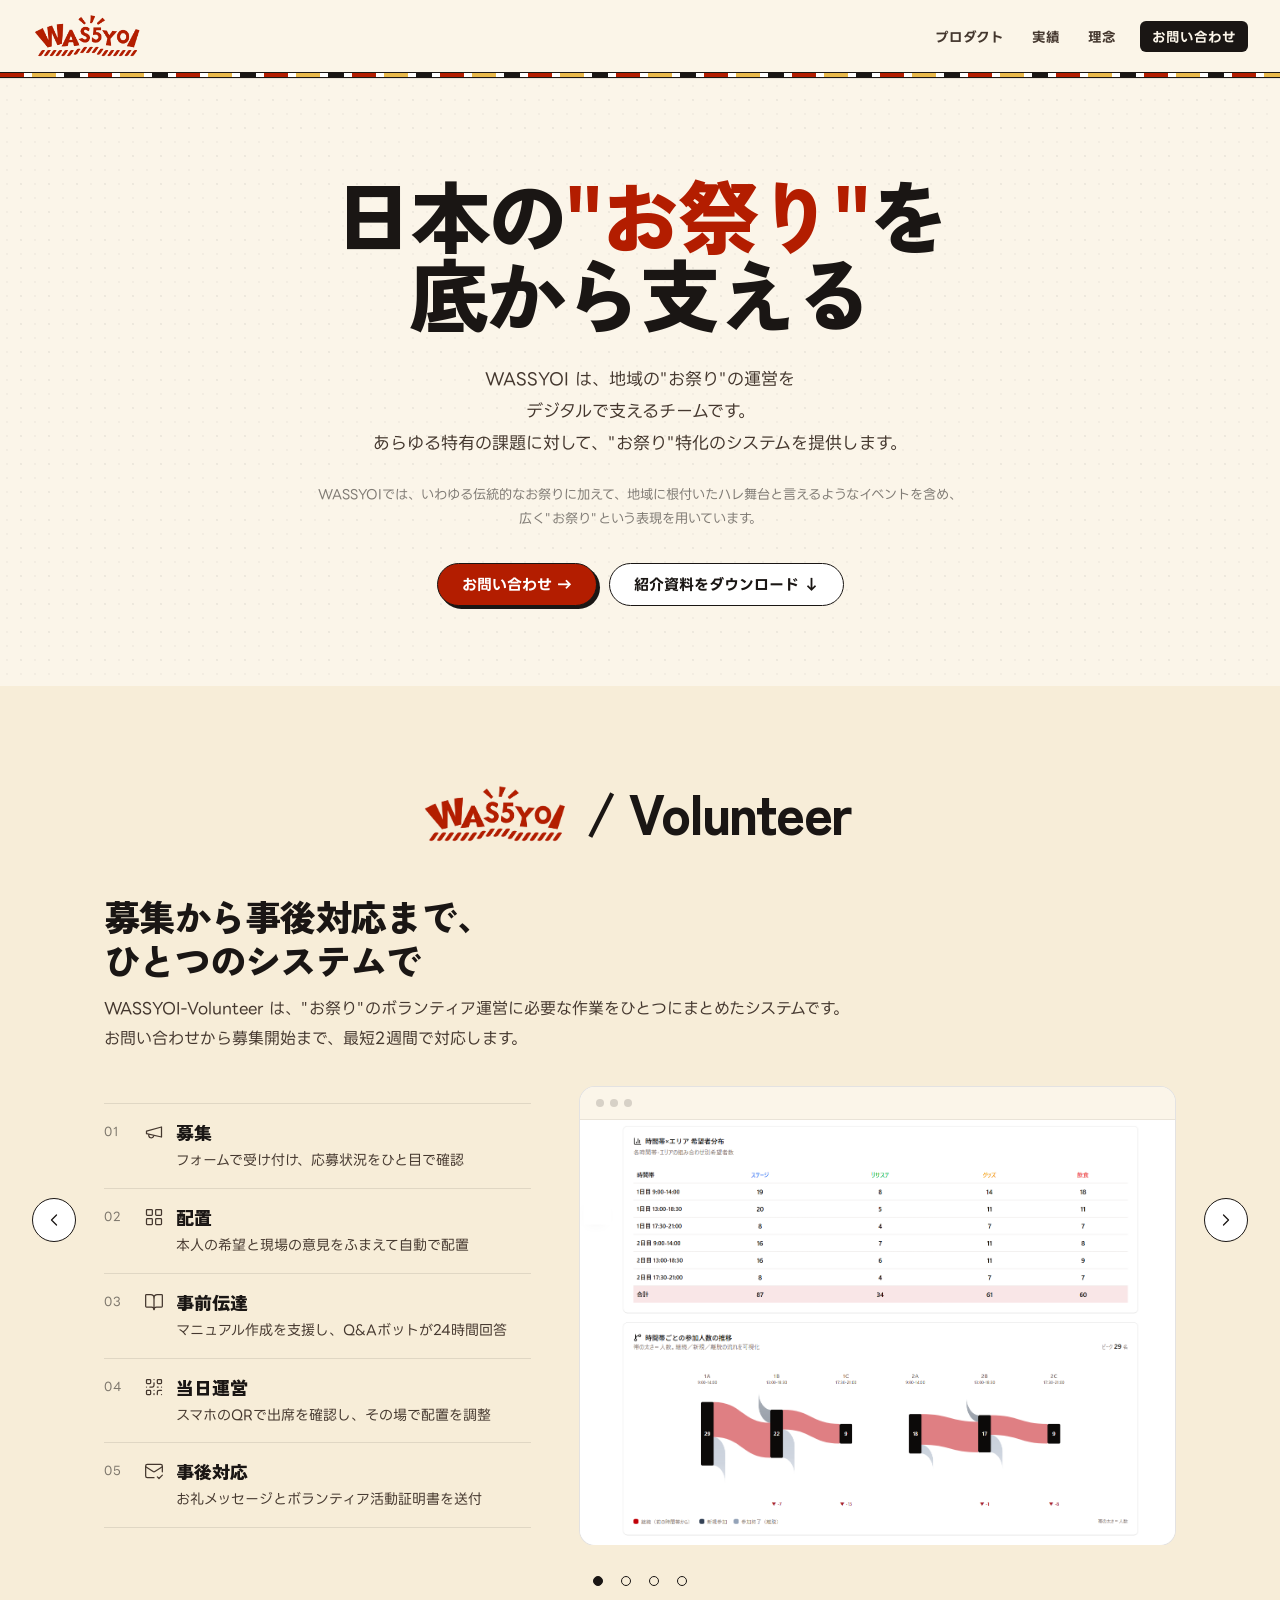
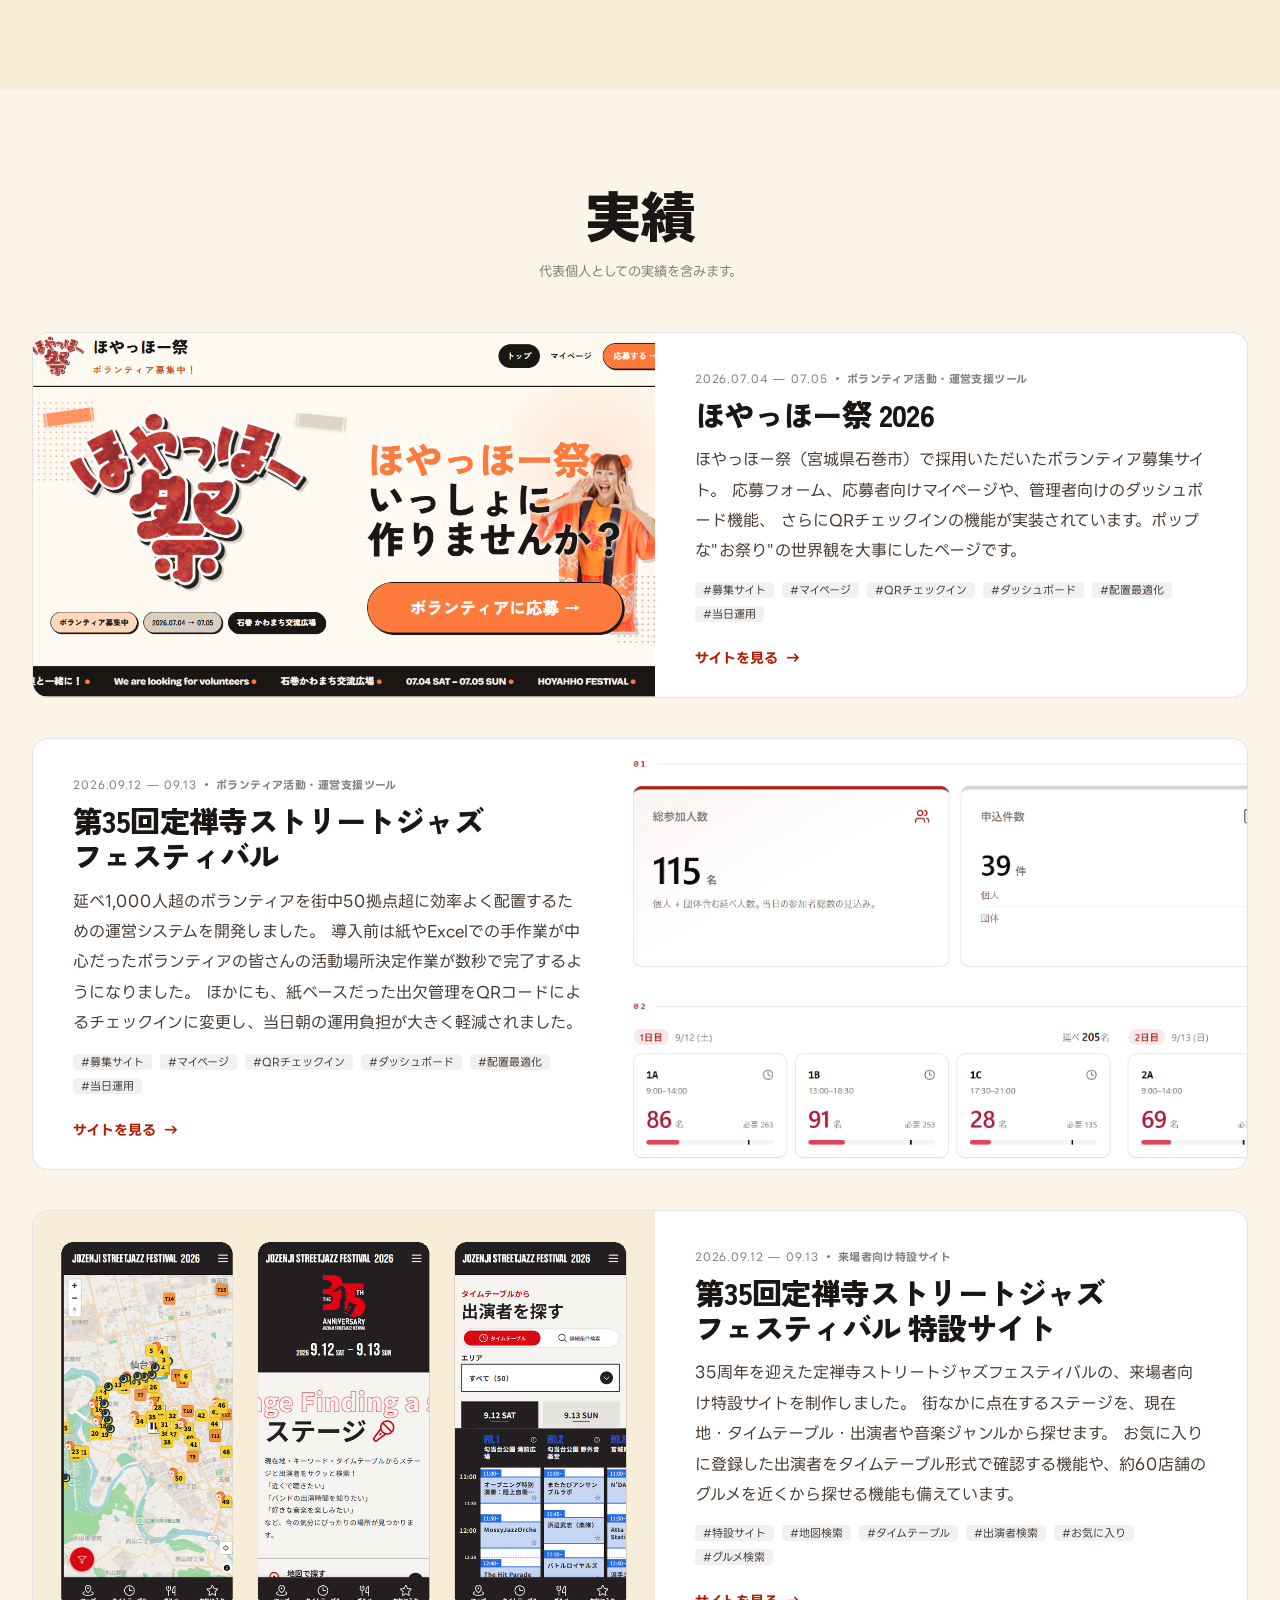
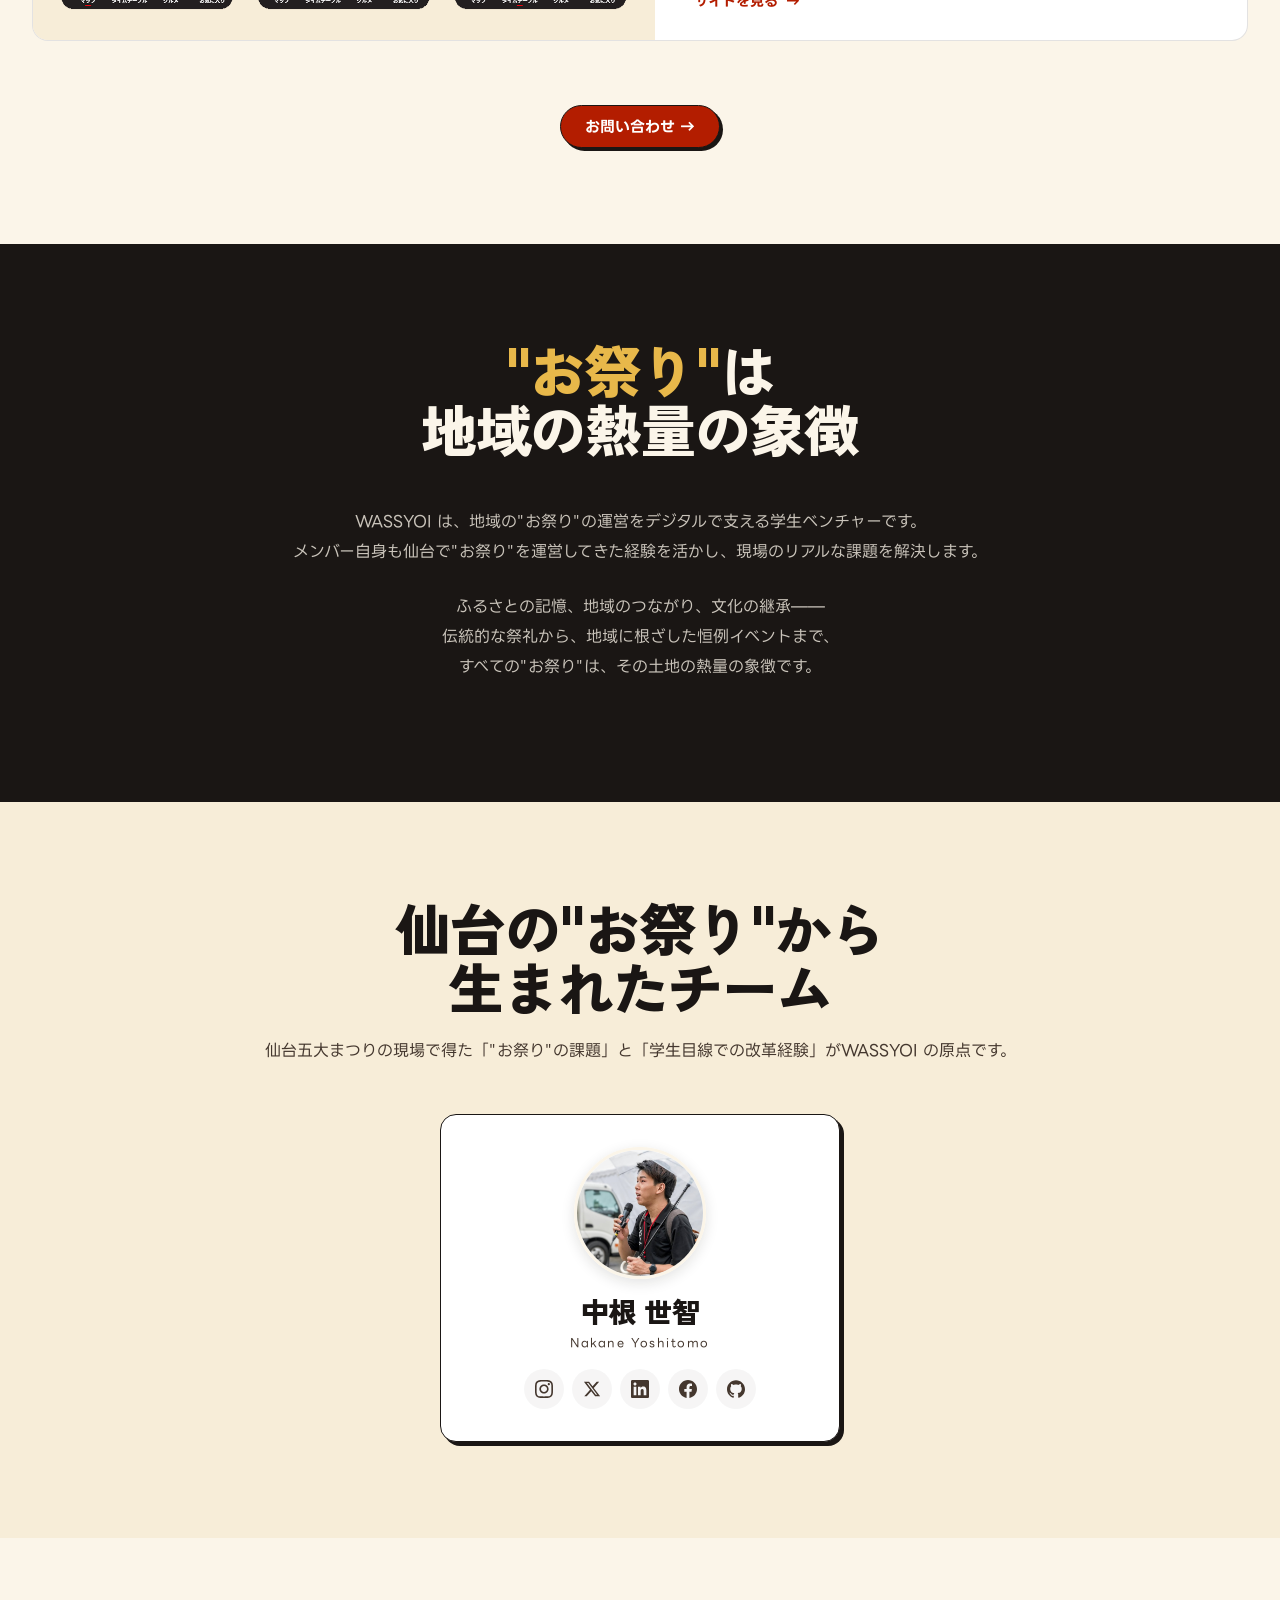
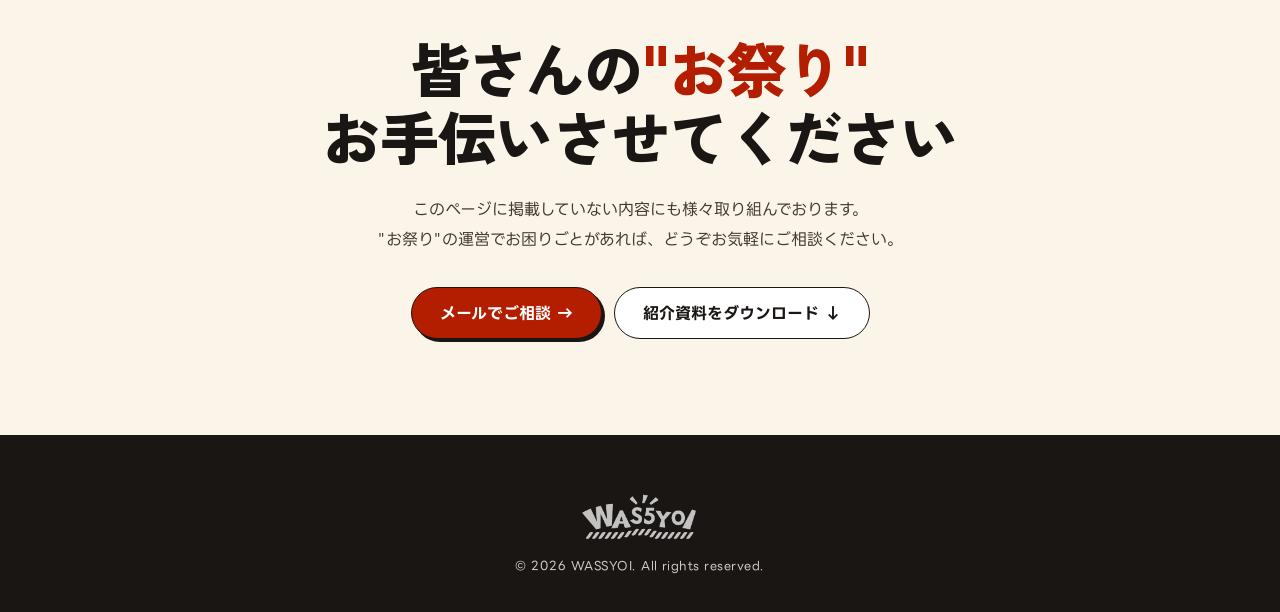
==== index.html @ 747fd9c2 "Redesign about page: product slider, 35th site case, unslop polish - Add product section as a loopin" ====
<!doctype html>
<html lang="ja">
<head>
<meta charset="utf-8">
<title>WASSYOI / Portfolio</title>
<meta name="viewport" content="width=device-width, initial-scale=1">
<meta name="description" content="仙台発のお祭りベンチャー。地域の&quot;お祭り&quot;運営を底から支えます">
<meta property="og:title" content="WASSYOI / Portfolio">
<meta property="og:description" content="仙台発のお祭りベンチャー。地域の&quot;お祭り&quot;運営を底から支えます">
<meta property="og:type" content="website">

<link rel="preconnect" href="https://fonts.googleapis.com">
<link rel="preconnect" href="https://fonts.gstatic.com" crossorigin>
<link href="https://fonts.googleapis.com/css2?family=LINE+Seed+JP:wght@400;700;900&family=Zen+Kaku+Gothic+New:wght@500;700;900&display=swap" rel="stylesheet">

<link rel="stylesheet" href="matsuri.css">
<link rel="stylesheet" href="portfolio.css">

<link rel="icon" type="image/svg+xml" href="assets/wassyoi-trex-black.svg">
</head>
<body class="matsuri-root font-mode-modern">

<!-- ===== Header ===== -->
<header class="wp-header">
  <div class="wp-header__inner">
    <a href="#" class="wp-logo" aria-label="WASSYOI ホーム">
      <img class="wp-logo__img" src="assets/wassyoi-logo.png" alt="WASSYOI">
    </a>
    <nav class="wp-nav" aria-label="Primary">
      <a href="#product">プロダクト</a>
      <a href="#cases">実績</a>
      <a href="#mission">理念</a>
      <a href="#contact" class="is-cta">お問い合わせ</a>
    </nav>
  </div>
  <div class="m-hachimaki" aria-hidden="true"></div>
</header>

<main>

  <!-- ===== Hero ===== -->
  <section class="wp-hero bg-paper">
    <div class="wp-hero__inner">
      <h1 class="wp-hero__title">
        日本の<span class="accent">"お祭り"</span>を<br>
        底から支える
      </h1>
      <p class="wp-hero__lede">
        WASSYOI は、地域の"お祭り"の運営を<br>
        デジタルで支えるチームです。<br>
        あらゆる特有の課題に対して、"お祭り"特化のシステムを提供します。
      </p>
      <p class="wp-hero__note">
        WASSYOIでは、いわゆる伝統的なお祭りに加えて、地域に根付いたハレ舞台と言えるようなイベントを含め、<br>
        広く"お祭り"という表現を用いています。
      </p>
      <div class="wp-hero__cta">
        <a href="mailto:wassyoi.fes@gmail.com?subject=%E3%81%8A%E5%95%8F%E3%81%84%E5%90%88%E3%82%8F%E3%81%9B" class="m-btn m-btn-primary">お問い合わせ →</a>
        <a href="assets/WASSYOI-Volunteer_%E7%B4%B9%E4%BB%8B%E8%B3%87%E6%96%99202605.pdf" download class="m-btn m-btn-ghost">紹介資料をダウンロード ↓</a>
      </div>
    </div>
  </section>

  <!-- ===== Product ===== -->
  <section id="product" class="wp-section wp-section--alt">
    <div class="wp-section__head">
      <h2 class="wp-section__title wp-ptitle">
        <span class="wp-sr">プロダクト</span>
        <span class="wp-ptitle__row" aria-hidden="true"><img class="wp-ptitle__logo" src="assets/wassyoi-logo.png" alt=""> / <span class="wp-ptitle__slot"><span class="wp-ptitle__strip"><span>Volunteer</span><span>Vendor</span><span>Gear</span><span>for you</span></span></span></span>
      </h2>
    </div>
    <div class="wp-slider" role="region" aria-roledescription="carousel" aria-label="プロダクト">
      <button class="wp-slider__btn wp-slider__btn--prev" type="button" aria-label="前のプロダクト" aria-controls="product-track">
        <svg viewBox="0 0 24 24" fill="none" stroke="currentColor" stroke-width="1.5" stroke-linecap="round" stroke-linejoin="round" aria-hidden="true"><path d="m15 18-6-6 6-6" /></svg>
      </button>
      <div class="wp-slider__track" id="product-track" tabindex="0">
      <article class="wp-pslide" role="group" aria-roledescription="slide" aria-label="1 / 4">
        <header class="wp-pslide__head">
          <p class="wp-sr">WASSYOI / Volunteer</p>
          <h3 class="wp-pslide__title">募集から事後対応まで、<br>ひとつのシステムで</h3>
          <p class="wp-pslide__desc">
            WASSYOI-Volunteer は、"お祭り"のボランティア運営に必要な作業をひとつにまとめたシステムです。<br>
            お問い合わせから募集開始まで、最短2週間で対応します。
          </p>
        </header>
        <div class="wp-product">
          <ol class="wp-steps">
            <li class="wp-step">
              <span class="wp-step__num">01</span>
              <svg class="wp-step__icon" viewBox="0 0 24 24" fill="none" stroke="currentColor" stroke-width="1.5" stroke-linecap="round" stroke-linejoin="round" aria-hidden="true"><path d="m3 11 18-5v12L3 14v-3z" /><path d="M11.6 16.8a3 3 0 1 1-5.8-1.6" /></svg>
              <div class="wp-step__body">
                <h4 class="wp-step__title">募集</h4>
                <p class="wp-step__desc">フォームで受け付け、応募状況をひと目で確認</p>
              </div>
            </li>
            <li class="wp-step">
              <span class="wp-step__num">02</span>
              <svg class="wp-step__icon" viewBox="0 0 24 24" fill="none" stroke="currentColor" stroke-width="1.5" stroke-linecap="round" stroke-linejoin="round" aria-hidden="true"><rect width="7" height="7" x="3" y="3" rx="1" /><rect width="7" height="7" x="14" y="3" rx="1" /><rect width="7" height="7" x="14" y="14" rx="1" /><rect width="7" height="7" x="3" y="14" rx="1" /></svg>
              <div class="wp-step__body">
                <h4 class="wp-step__title">配置</h4>
                <p class="wp-step__desc">本人の希望と現場の意見をふまえて自動で配置</p>
              </div>
            </li>
            <li class="wp-step">
              <span class="wp-step__num">03</span>
              <svg class="wp-step__icon" viewBox="0 0 24 24" fill="none" stroke="currentColor" stroke-width="1.5" stroke-linecap="round" stroke-linejoin="round" aria-hidden="true"><path d="M12 7v14" /><path d="M3 18a1 1 0 0 1-1-1V4a1 1 0 0 1 1-1h5a4 4 0 0 1 4 4 4 4 0 0 1 4-4h5a1 1 0 0 1 1 1v13a1 1 0 0 1-1 1h-6a3 3 0 0 0-3 3 3 3 0 0 0-3-3z" /></svg>
              <div class="wp-step__body">
                <h4 class="wp-step__title">事前伝達</h4>
                <p class="wp-step__desc">マニュアル作成を支援し、Q&amp;Aボットが24時間回答</p>
              </div>
            </li>
            <li class="wp-step">
              <span class="wp-step__num">04</span>
              <svg class="wp-step__icon" viewBox="0 0 24 24" fill="none" stroke="currentColor" stroke-width="1.5" stroke-linecap="round" stroke-linejoin="round" aria-hidden="true"><rect width="5" height="5" x="3" y="3" rx="1" /><rect width="5" height="5" x="16" y="3" rx="1" /><rect width="5" height="5" x="3" y="16" rx="1" /><path d="M21 16h-3a2 2 0 0 0-2 2v3" /><path d="M21 21v.01" /><path d="M12 7v3a2 2 0 0 1-2 2H7" /><path d="M3 12h.01" /><path d="M12 3h.01" /><path d="M12 16v.01" /><path d="M16 12h1" /><path d="M21 12v.01" /><path d="M12 21v-1" /></svg>
              <div class="wp-step__body">
                <h4 class="wp-step__title">当日運営</h4>
                <p class="wp-step__desc">スマホのQRで出席を確認し、その場で配置を調整</p>
              </div>
            </li>
            <li class="wp-step">
              <span class="wp-step__num">05</span>
              <svg class="wp-step__icon" viewBox="0 0 24 24" fill="none" stroke="currentColor" stroke-width="1.5" stroke-linecap="round" stroke-linejoin="round" aria-hidden="true"><path d="M22 13V6a2 2 0 0 0-2-2H4a2 2 0 0 0-2 2v12c0 1.1.9 2 2 2h8" /><path d="m22 7-8.97 5.7a1.94 1.94 0 0 1-2.06 0L2 7" /><path d="m16 19 2 2 4-4" /></svg>
              <div class="wp-step__body">
                <h4 class="wp-step__title">事後対応</h4>
                <p class="wp-step__desc">お礼メッセージとボランティア活動証明書を送付</p>
              </div>
            </li>
          </ol>
          <figure class="wp-product__shot">
            <div class="wp-product__bar" aria-hidden="true"><span></span><span></span><span></span></div>
            <img src="assets/jsf/product-dashboard.png" width="1425" height="1018" alt="WASSYOI-Volunteer の管理ダッシュボード。時間帯ごとの希望者分布と参加人数の推移" loading="lazy">
          </figure>
        </div>
      </article>
      <!-- TODO: Vendor の画面イメージ（準備中） -->
      <article class="wp-pslide" role="group" aria-roledescription="slide" aria-label="2 / 4">
        <header class="wp-pslide__head">
          <p class="wp-sr">WASSYOI / Vendor</p>
          <h3 class="wp-pslide__title">出店の申込から当日まで、<br>ひとつの台帳で</h3>
          <p class="wp-pslide__desc">WASSYOI-Vendor は、"お祭り"の出店者管理に必要な作業をひとつにまとめたシステムです。<br>申込書の回収や出店者への連絡にかかる事務局の手間を減らします。</p>
        </header>
        <div class="wp-product">
          <ol class="wp-steps">
            <li class="wp-step">
              <span class="wp-step__num">01</span>
              <svg class="wp-step__icon" viewBox="0 0 24 24" fill="none" stroke="currentColor" stroke-width="1.5" stroke-linecap="round" stroke-linejoin="round" aria-hidden="true"><rect width="8" height="4" x="8" y="2" rx="1" ry="1" /> <path d="M16 4h2a2 2 0 0 1 2 2v14a2 2 0 0 1-2 2H6a2 2 0 0 1-2-2V6a2 2 0 0 1 2-2h2" /> <path d="M12 11h4" /> <path d="M12 16h4" /> <path d="M8 11h.01" /> <path d="M8 16h.01" /></svg>
              <div class="wp-step__body">
                <h4 class="wp-step__title">申込</h4>
                <p class="wp-step__desc">申込フォームで受け付け、審査状況をひと目で確認</p>
              </div>
            </li>
            <li class="wp-step">
              <span class="wp-step__num">02</span>
              <svg class="wp-step__icon" viewBox="0 0 24 24" fill="none" stroke="currentColor" stroke-width="1.5" stroke-linecap="round" stroke-linejoin="round" aria-hidden="true"><path d="M19 7V4a1 1 0 0 0-1-1H5a2 2 0 0 0 0 4h15a1 1 0 0 1 1 1v4h-3a2 2 0 0 0 0 4h3a1 1 0 0 0 1-1v-2a1 1 0 0 0-1-1" /> <path d="M3 5v14a2 2 0 0 0 2 2h15a1 1 0 0 0 1-1v-4" /></svg>
              <div class="wp-step__body">
                <h4 class="wp-step__title">入金</h4>
                <p class="wp-step__desc">出店料の入金状況を一覧で管理</p>
              </div>
            </li>
            <li class="wp-step">
              <span class="wp-step__num">03</span>
              <svg class="wp-step__icon" viewBox="0 0 24 24" fill="none" stroke="currentColor" stroke-width="1.5" stroke-linecap="round" stroke-linejoin="round" aria-hidden="true"><path d="M14.106 5.553a2 2 0 0 0 1.788 0l3.659-1.83A1 1 0 0 1 21 4.619v12.764a1 1 0 0 1-.553.894l-4.553 2.277a2 2 0 0 1-1.788 0l-4.212-2.106a2 2 0 0 0-1.788 0l-3.659 1.83A1 1 0 0 1 3 19.381V6.618a1 1 0 0 1 .553-.894l4.553-2.277a2 2 0 0 1 1.788 0z" /> <path d="M15 5.764v15" /> <path d="M9 3.236v15" /></svg>
              <div class="wp-step__body">
                <h4 class="wp-step__title">区画</h4>
                <p class="wp-step__desc">会場図をもとに出店区画を割り当て</p>
              </div>
            </li>
            <li class="wp-step">
              <span class="wp-step__num">04</span>
              <svg class="wp-step__icon" viewBox="0 0 24 24" fill="none" stroke="currentColor" stroke-width="1.5" stroke-linecap="round" stroke-linejoin="round" aria-hidden="true"><path d="M14.536 21.686a.5.5 0 0 0 .937-.024l6.5-19a.496.496 0 0 0-.635-.635l-19 6.5a.5.5 0 0 0-.024.937l7.93 3.18a2 2 0 0 1 1.112 1.11z" /> <path d="m21.854 2.147-10.94 10.939" /></svg>
              <div class="wp-step__body">
                <h4 class="wp-step__title">連絡</h4>
                <p class="wp-step__desc">出店者全員への連絡を一斉に送信</p>
              </div>
            </li>
          </ol>
          <figure class="wp-product__shot wp-product__shot--empty">
            <div class="wp-product__bar" aria-hidden="true"><span></span><span></span><span></span></div>
            <div class="wp-product__empty">画面イメージは準備中です</div>
          </figure>
        </div>
      </article>
      <!-- TODO: Gear の画面イメージ（準備中） -->
      <article class="wp-pslide" role="group" aria-roledescription="slide" aria-label="3 / 4">
        <header class="wp-pslide__head">
          <p class="wp-sr">WASSYOI / Gear</p>
          <h3 class="wp-pslide__title">物資の準備から当日の配布まで、<br>ひとつの表で</h3>
          <p class="wp-pslide__desc">WASSYOI-Gear は、"お祭り"の運営に必要な物資の準備をまとめて管理するシステムです。<br>何をどこにいくつ頼んだかが一覧でわかり、発注の抜け漏れや当日の配り間違いを防ぎます。</p>
        </header>
        <div class="wp-product">
          <ol class="wp-steps">
            <li class="wp-step">
              <span class="wp-step__num">01</span>
              <svg class="wp-step__icon" viewBox="0 0 24 24" fill="none" stroke="currentColor" stroke-width="1.5" stroke-linecap="round" stroke-linejoin="round" aria-hidden="true"><path d="m3 17 2 2 4-4" /> <path d="m3 7 2 2 4-4" /> <path d="M13 6h8" /> <path d="M13 12h8" /> <path d="M13 18h8" /></svg>
              <div class="wp-step__body">
                <h4 class="wp-step__title">整理</h4>
                <p class="wp-step__desc">必要な物資と数量を一覧に整理</p>
              </div>
            </li>
            <li class="wp-step">
              <span class="wp-step__num">02</span>
              <svg class="wp-step__icon" viewBox="0 0 24 24" fill="none" stroke="currentColor" stroke-width="1.5" stroke-linecap="round" stroke-linejoin="round" aria-hidden="true"><path d="M14 18V6a2 2 0 0 0-2-2H4a2 2 0 0 0-2 2v11a1 1 0 0 0 1 1h2" /> <path d="M15 18H9" /> <path d="M19 18h2a1 1 0 0 0 1-1v-3.65a1 1 0 0 0-.22-.624l-3.48-4.35A1 1 0 0 0 17.52 8H14" /> <circle cx="17" cy="18" r="2" /> <circle cx="7" cy="18" r="2" /></svg>
              <div class="wp-step__body">
                <h4 class="wp-step__title">手配</h4>
                <p class="wp-step__desc">物資ごとに発注先と納期を管理</p>
              </div>
            </li>
            <li class="wp-step">
              <span class="wp-step__num">03</span>
              <svg class="wp-step__icon" viewBox="0 0 24 24" fill="none" stroke="currentColor" stroke-width="1.5" stroke-linecap="round" stroke-linejoin="round" aria-hidden="true"><circle cx="8" cy="21" r="1" /> <circle cx="19" cy="21" r="1" /> <path d="M2.05 2.05h2l2.66 12.42a2 2 0 0 0 2 1.58h9.78a2 2 0 0 0 1.95-1.57l1.65-7.43H5.12" /></svg>
              <div class="wp-step__body">
                <h4 class="wp-step__title">発注</h4>
                <p class="wp-step__desc">サービス内で発注まで一括で管理できる</p>
              </div>
            </li>
            <li class="wp-step">
              <span class="wp-step__num">04</span>
              <svg class="wp-step__icon" viewBox="0 0 24 24" fill="none" stroke="currentColor" stroke-width="1.5" stroke-linecap="round" stroke-linejoin="round" aria-hidden="true"><rect width="14" height="20" x="5" y="2" rx="2" ry="2" /> <path d="M12 18h.01" /></svg>
              <div class="wp-step__body">
                <h4 class="wp-step__title">当日</h4>
                <p class="wp-step__desc">当日の配布・貸し出しをスマホで記録できる</p>
              </div>
            </li>
          </ol>
          <figure class="wp-product__shot wp-product__shot--empty">
            <div class="wp-product__bar" aria-hidden="true"><span></span><span></span><span></span></div>
            <div class="wp-product__empty">画面イメージは準備中です</div>
          </figure>
        </div>
      </article>
      <article class="wp-pslide wp-pslide--cta" role="group" aria-roledescription="slide" aria-label="4 / 4">
        <header class="wp-pslide__head">
          <p class="wp-sr">WASSYOI / for you</p>
          <h3 class="wp-pslide__title">あなたの"お祭り"にあわせて、<br>個別にカスタマイズ</h3>
        </header>
        <a href="mailto:wassyoi.fes@gmail.com?subject=%E3%81%8A%E5%95%8F%E3%81%84%E5%90%88%E3%82%8F%E3%81%9B" class="m-btn m-btn-primary">お問い合わせ →</a>
      </article>
      </div>
      <button class="wp-slider__btn wp-slider__btn--next" type="button" aria-label="次のプロダクト" aria-controls="product-track">
        <svg viewBox="0 0 24 24" fill="none" stroke="currentColor" stroke-width="1.5" stroke-linecap="round" stroke-linejoin="round" aria-hidden="true"><path d="m9 18 6-6-6-6" /></svg>
      </button>
      <div class="wp-slider__dots">
        <button class="wp-slider__dot" type="button" aria-label="Volunteer を表示" aria-current="true"></button>
        <button class="wp-slider__dot" type="button" aria-label="Vendor を表示"></button>
        <button class="wp-slider__dot" type="button" aria-label="Gear を表示"></button>
        <button class="wp-slider__dot" type="button" aria-label="カスタマイズを表示"></button>
      </div>
    </div>
  </section>

  <!-- ===== Cases ===== -->
  <section id="cases" class="wp-section">
    <div class="wp-section__head">
      <h2 class="wp-section__title">実績</h2>
      <p class="wp-section__note">代表個人としての実績を含みます。</p>
    </div>
    <div class="wp-cases">

      <!-- Case 1: ほやっほー祭 -->
      <article class="wp-case" id="case-hoya">
        <a class="wp-case__cover" href="https://hoyahho-volunteer.vercel.app/" target="_blank" rel="noopener" aria-hidden="true" tabindex="-1">
          <img src="assets/hoya/cover-2026.png" alt="ほやっほー祭 2026 ボランティア募集サイト">
        </a>
        <div class="wp-case__body">
          <div class="wp-case__meta">
            <span>2026.07.04 — 07.05</span>
            <span class="dot"></span>
            <span class="wp-case__place">ボランティア活動・運営支援ツール</span>
          </div>
          <h3 class="wp-case__title">ほやっほー祭 2026</h3>
          <p class="wp-case__excerpt">
            ほやっほー祭（宮城県石巻市）で採用いただいたボランティア募集サイト。
            応募フォーム、応募者向けマイページや、管理者向けのダッシュボード機能、
            さらにQRチェックインの機能が実装されています。ポップな"お祭り"の世界観を大事にしたページです。
          </p>
          <div class="wp-case__tags">
            <span class="wp-case__tag">#募集サイト</span>
            <span class="wp-case__tag">#マイページ</span>
            <span class="wp-case__tag">#QRチェックイン</span>
            <span class="wp-case__tag">#ダッシュボード</span>
            <span class="wp-case__tag">#配置最適化</span>
            <span class="wp-case__tag">#当日運用</span>
          </div>
          <a class="wp-case__cta" href="https://hoyahho-volunteer.vercel.app/" target="_blank" rel="noopener">
            サイトを見る <span class="arrow">→</span>
          </a>
        </div>
      </article>

      <!-- Case 2: 定禅寺ジャズフェス -->
      <article class="wp-case wp-case--reverse" id="case-jsf">
        <a class="wp-case__cover" href="https://jsf-volunteer2026.vercel.app/" target="_blank" rel="noopener" aria-hidden="true" tabindex="-1">
          <img src="assets/jsf/cover-2026.png" alt="定禅寺ストリートジャズフェスティバル 2026 ボランティア管理ダッシュボード">
        </a>
        <div class="wp-case__body">
          <div class="wp-case__meta">
            <span>2026.09.12 — 09.13</span>
            <span class="dot"></span>
            <span class="wp-case__place">ボランティア活動・運営支援ツール</span>
          </div>
          <h3 class="wp-case__title">第35回定禅寺ストリートジャズ<br>フェスティバル</h3>
          <p class="wp-case__excerpt">
            延べ1,000人超のボランティアを街中50拠点超に効率よく配置するための運営システムを開発しました。
            導入前は紙やExcelでの手作業が中心だったボランティアの皆さんの活動場所決定作業が数秒で完了するようになりました。
            ほかにも、紙ベースだった出欠管理をQRコードによるチェックインに変更し、当日朝の運用負担が大きく軽減されました。
          </p>
          <div class="wp-case__tags">
            <span class="wp-case__tag">#募集サイト</span>
            <span class="wp-case__tag">#マイページ</span>
            <span class="wp-case__tag">#QRチェックイン</span>
            <span class="wp-case__tag">#ダッシュボード</span>
            <span class="wp-case__tag">#配置最適化</span>
            <span class="wp-case__tag">#当日運用</span>
          </div>
          <a class="wp-case__cta" href="https://jsf-volunteer2026.vercel.app/" target="_blank" rel="noopener">
            サイトを見る <span class="arrow">→</span>
          </a>
        </div>
      </article>

      <!-- Case 3: 定禅寺ジャズフェス 35周年特設サイト -->
      <article class="wp-case" id="case-jsf35">
        <a class="wp-case__cover" href="https://www.j-streetjazz.com/event/35th/" target="_blank" rel="noopener" aria-hidden="true" tabindex="-1">
          <img src="assets/jsf/cover-35th-lp.png" alt="第35回定禅寺ストリートジャズフェスティバル 特設サイト">
        </a>
        <div class="wp-case__body">
          <div class="wp-case__meta">
            <span>2026.09.12 — 09.13</span>
            <span class="dot"></span>
            <span class="wp-case__place">来場者向け特設サイト</span>
          </div>
          <h3 class="wp-case__title">第35回定禅寺ストリートジャズ<br>フェスティバル 特設サイト</h3>
          <p class="wp-case__excerpt">
            35周年を迎えた定禅寺ストリートジャズフェスティバルの、来場者向け特設サイトを制作しました。
            街なかに点在するステージを、現在地・タイムテーブル・出演者や音楽ジャンルから探せます。
            お気に入りに登録した出演者をタイムテーブル形式で確認する機能や、約60店舗のグルメを近くから探せる機能も備えています。
          </p>
          <div class="wp-case__tags">
            <span class="wp-case__tag">#特設サイト</span>
            <span class="wp-case__tag">#地図検索</span>
            <span class="wp-case__tag">#タイムテーブル</span>
            <span class="wp-case__tag">#出演者検索</span>
            <span class="wp-case__tag">#お気に入り</span>
            <span class="wp-case__tag">#グルメ検索</span>
          </div>
          <a class="wp-case__cta" href="https://www.j-streetjazz.com/event/35th/" target="_blank" rel="noopener">
            サイトを見る <span class="arrow">→</span>
          </a>
        </div>
      </article>

    </div>
    <div class="wp-cases__cta">
      <a href="mailto:wassyoi.fes@gmail.com?subject=%E3%81%8A%E5%95%8F%E3%81%84%E5%90%88%E3%82%8F%E3%81%9B" class="m-btn m-btn-primary">お問い合わせ →</a>
    </div>
  </section>

  <!-- ===== Concept (ink) ===== -->
  <section id="mission" class="wp-section wp-section--ink">
    <div class="wp-section__head">
      <h2 class="wp-section__title"><span class="accent">"お祭り"</span>は<br>地域の熱量の象徴</h2>
    </div>
    <div class="wp-concept">
      <div class="wp-concept__body">
        <p>
          WASSYOI は、地域の"お祭り"の運営をデジタルで支える学生ベンチャーです。<br>
          メンバー自身も仙台で"お祭り"を運営してきた経験を活かし、現場のリアルな課題を解決します。
        </p>
        <p>
          ふるさとの記憶、地域のつながり、文化の継承——<br>
          伝統的な祭礼から、地域に根ざした恒例イベントまで、<br>
          すべての"お祭り"は、その土地の熱量の象徴です。
        </p>
      </div>
    </div>
  </section>

  <!-- ===== About ===== -->
  <section id="about" class="wp-section wp-section--alt">
    <div class="wp-section__head">
      <h2 class="wp-section__title">仙台の"お祭り"から<br>生まれたチーム</h2>
      <p class="wp-section__lede">
        仙台五大まつりの現場で得た「"お祭り"の課題」と「学生目線での改革経験」がWASSYOI の原点です。
      </p>
    </div>
    <div class="wp-founders">
      <article class="wp-founder">
        <div class="wp-founder__avatar">
          <img src="assets/team/nakane.jpg" alt="中根 世智">
        </div>
        <a class="wp-founder__name" href="ynakane/">中根 世智</a>
        <div class="wp-founder__name-en">Nakane Yoshitomo</div>
        <ul class="wp-founder__socials" aria-label="中根世智 SNS リンク">
          <li>
            <a href="https://www.instagram.com/ynakane_wassyoi" target="_blank" rel="noopener" aria-label="Instagram">
              <svg viewBox="0 0 24 24" aria-hidden="true" focusable="false">
                <path d="M12 2.163c3.204 0 3.584.012 4.85.07 3.252.148 4.771 1.691 4.919 4.919.058 1.265.069 1.645.069 4.849 0 3.205-.012 3.584-.069 4.849-.149 3.225-1.664 4.771-4.919 4.919-1.266.058-1.644.07-4.85.07-3.204 0-3.584-.012-4.849-.07-3.26-.149-4.771-1.699-4.919-4.92-.058-1.265-.07-1.644-.07-4.849 0-3.204.013-3.583.07-4.849.149-3.227 1.664-4.771 4.919-4.919 1.266-.057 1.645-.069 4.849-.069zm0-2.163c-3.259 0-3.667.014-4.947.072-4.358.2-6.78 2.618-6.98 6.98-.059 1.281-.073 1.689-.073 4.948 0 3.259.014 3.668.072 4.948.2 4.358 2.618 6.78 6.98 6.98 1.281.058 1.689.072 4.948.072 3.259 0 3.668-.014 4.948-.072 4.354-.2 6.782-2.618 6.979-6.98.059-1.28.073-1.689.073-4.948 0-3.259-.014-3.667-.072-4.947-.196-4.354-2.617-6.78-6.979-6.98-1.281-.059-1.69-.073-4.949-.073zm0 5.838c-3.403 0-6.162 2.759-6.162 6.162s2.759 6.163 6.162 6.163 6.162-2.759 6.162-6.163c0-3.403-2.759-6.162-6.162-6.162zm0 10.162c-2.209 0-4-1.79-4-4 0-2.209 1.791-4 4-4s4 1.791 4 4c0 2.21-1.791 4-4 4zm6.406-11.845c-.796 0-1.441.645-1.441 1.44s.645 1.44 1.441 1.44c.795 0 1.439-.645 1.439-1.44s-.644-1.44-1.439-1.44z"/>
              </svg>
            </a>
          </li>
          <li>
            <a href="https://x.com/ynakane_wassyoi" target="_blank" rel="noopener" aria-label="X (Twitter)">
              <svg viewBox="0 0 24 24" aria-hidden="true" focusable="false">
                <path d="M18.244 2.25h3.308l-7.227 8.26 8.502 11.24H16.17l-5.214-6.817L4.99 21.75H1.68l7.73-8.835L1.254 2.25H8.08l4.713 6.231 5.45-6.231zm-1.161 17.52h1.833L7.084 4.126H5.117l11.966 15.644z"/>
              </svg>
            </a>
          </li>
          <li>
            <a href="https://www.linkedin.com/in/yoshitomo-nakane-5741b6293" target="_blank" rel="noopener" aria-label="LinkedIn">
              <svg viewBox="0 0 24 24" aria-hidden="true" focusable="false">
                <path d="M20.447 20.452h-3.554v-5.569c0-1.328-.027-3.037-1.852-3.037-1.853 0-2.136 1.445-2.136 2.939v5.667H9.351V9h3.414v1.561h.046c.477-.9 1.637-1.85 3.37-1.85 3.601 0 4.267 2.37 4.267 5.455v6.286zM5.337 7.433c-1.144 0-2.063-.926-2.063-2.065 0-1.138.92-2.063 2.063-2.063 1.14 0 2.064.925 2.064 2.063 0 1.139-.925 2.065-2.064 2.065zm1.782 13.019H3.555V9h3.564v11.452zM22.225 0H1.771C.792 0 0 .774 0 1.729v20.542C0 23.227.792 24 1.771 24h20.451C23.2 24 24 23.227 24 22.271V1.729C24 .774 23.2 0 22.222 0h.003z"/>
              </svg>
            </a>
          </li>
          <li>
            <a href="https://www.facebook.com/share/1KwECC7auL/" target="_blank" rel="noopener" aria-label="Facebook">
              <svg viewBox="0 0 24 24" aria-hidden="true" focusable="false">
                <path d="M24 12.073c0-6.627-5.373-12-12-12s-12 5.373-12 12c0 5.99 4.388 10.954 10.125 11.854v-8.385H7.078v-3.47h3.047V9.43c0-3.007 1.792-4.669 4.533-4.669 1.312 0 2.686.235 2.686.235v2.953H15.83c-1.491 0-1.956.925-1.956 1.874v2.25h3.328l-.532 3.47h-2.796v8.385C19.612 23.027 24 18.062 24 12.073z"/>
              </svg>
            </a>
          </li>
          <li>
            <a href="https://github.com/chifukomu" target="_blank" rel="noopener" aria-label="GitHub">
              <svg viewBox="0 0 24 24" aria-hidden="true" focusable="false">
                <path d="M12 .297c-6.63 0-12 5.373-12 12 0 5.303 3.438 9.8 8.205 11.385.6.113.82-.258.82-.577 0-.285-.01-1.04-.015-2.04-3.338.724-4.042-1.61-4.042-1.61C4.422 18.07 3.633 17.7 3.633 17.7c-1.087-.744.084-.729.084-.729 1.205.084 1.838 1.236 1.838 1.236 1.07 1.835 2.809 1.305 3.495.998.108-.776.417-1.305.76-1.605-2.665-.3-5.466-1.332-5.466-5.93 0-1.31.465-2.38 1.235-3.22-.135-.303-.54-1.523.105-3.176 0 0 1.005-.322 3.3 1.23.96-.267 1.98-.399 3-.405 1.02.006 2.04.138 3 .405 2.28-1.552 3.285-1.23 3.285-1.23.645 1.653.24 2.873.12 3.176.765.84 1.23 1.91 1.23 3.22 0 4.61-2.805 5.625-5.475 5.92.42.36.81 1.096.81 2.22 0 1.606-.015 2.896-.015 3.286 0 .315.21.69.825.57C20.565 22.092 24 17.592 24 12.297c0-6.627-5.373-12-12-12z"/>
              </svg>
            </a>
          </li>
        </ul>
      </article>
    </div>
  </section>

  <!-- ===== Contact ===== -->
  <section id="contact" class="wp-contact">
    <div class="wp-wrap--narrow">
      <h2 class="wp-contact__title">
        皆さんの<span class="accent">"お祭り"</span><br>
        お手伝いさせてください
      </h2>
      <p class="wp-contact__lede">
        このページに掲載していない内容にも様々取り組んでおります。<br>
        "お祭り"の運営でお困りごとがあれば、どうぞお気軽にご相談ください。
      </p>
      <div class="wp-contact__cta">
        <a class="m-btn m-btn-primary" href="mailto:wassyoi.fes@gmail.com?subject=%E3%81%8A%E5%95%8F%E3%81%84%E5%90%88%E3%82%8F%E3%81%9B">
          メールでご相談 →
        </a>
        <a class="m-btn m-btn-ghost" href="assets/WASSYOI-Volunteer_%E7%B4%B9%E4%BB%8B%E8%B3%87%E6%96%99202605.pdf" download>
          紹介資料をダウンロード ↓
        </a>
      </div>
    </div>
  </section>

</main>

<!-- ===== Footer ===== -->
<footer class="wp-footer">
  <div class="wp-footer__inner">
    <span class="wp-footer__brand">
      <img class="mark" src="assets/wassyoi-logo.png" alt="WASSYOI">
    </span>
    <span class="wp-footer__copy font-mono">© 2026 WASSYOI. All rights reserved.</span>
  </div>
</footer>

<script>
(function () {
  var track = document.getElementById('product-track');
  var prev = document.querySelector('.wp-slider__btn--prev');
  var next = document.querySelector('.wp-slider__btn--next');
  var dots = document.querySelectorAll('.wp-slider__dot');
  var reduce = window.matchMedia('(prefers-reduced-motion: reduce)');
  var slot = document.querySelector('.wp-ptitle__slot');
  var strip = document.querySelector('.wp-ptitle__strip');
  var n = track.children.length;
  var ticking = false;
  var settleTimer = 0;
  var slotW = 0;

  // 両端に複製を置き、4→1 も 1→4 も同じ向きに流れて見えるようにする
  // [4の複製, 1, 2, 3, 4, 1の複製]。見出しの製品名も同じ並びにする
  function addClones(parent) {
    var head = parent.children[n - 1].cloneNode(true);
    var tail = parent.children[0].cloneNode(true);
    [head, tail].forEach(function (el) {
      el.setAttribute('aria-hidden', 'true');
      el.setAttribute('inert', '');
      el.removeAttribute('id');
    });
    parent.insertBefore(head, parent.firstChild);
    parent.appendChild(tail);
  }
  addClones(track);
  addClones(strip);
  var words = strip.children;

  function index() { return Math.round(track.scrollLeft / track.clientWidth); }

  // 見出しの製品名の枠を一番長い名前の幅にそろえる
  function measure() {
    var i = index();
    slot.style.width = '';
    for (var k = 0; k < words.length; k++) words[k].style.width = '';
    slotW = 0;
    for (var k = 0; k < words.length; k++) slotW = Math.max(slotW, Math.ceil(words[k].getBoundingClientRect().width));
    slotW += 8; // 隣の名前の端が境目に1pxのぞかないように
    slot.style.width = slotW + 'px';
    for (var k = 0; k < words.length; k++) words[k].style.width = slotW + 'px';
    // 高さは Volunteer のスライドに固定し、切り替えてもセクションの高さを変えない
    track.style.height = track.children[1].offsetHeight + 'px';
    jump(i < 1 || i > n ? 1 : i);
  }

  // アニメーションなしで指定のスライドへ移る
  function jump(i) {
    track.style.scrollBehavior = 'auto';
    track.scrollLeft = i * track.clientWidth;
    track.style.scrollBehavior = '';
    update();
  }

  function update() {
    ticking = false;
    var progress = track.scrollLeft / track.clientWidth;
    // スライドの横移動に合わせて製品名も流す
    strip.style.transform = 'translateX(' + (-progress * slotW) + 'px)';
    var real = (Math.round(progress) - 1 + n) % n;
    for (var k = 0; k < dots.length; k++) {
      if (k === real) dots[k].setAttribute('aria-current', 'true');
      else dots[k].removeAttribute('aria-current');
    }
  }

  // 複製の上で止まったら、同じ見た目の本物へ差し替える
  function settle() {
    var i = index();
    if (i === 0) jump(n);
    else if (i === n + 1) jump(1);
  }

  function show(i) {
    track.scrollTo({ left: i * track.clientWidth, behavior: reduce.matches ? 'auto' : 'smooth' });
  }
  function go(dir) {
    settle();
    show(index() + dir);
  }

  for (var d = 0; d < dots.length; d++) {
    dots[d].addEventListener('click', show.bind(null, d + 1));
  }
  prev.addEventListener('click', function () { go(-1); });
  next.addEventListener('click', function () { go(1); });
  track.addEventListener('scroll', function () {
    if (!ticking) { ticking = true; requestAnimationFrame(update); }
    clearTimeout(settleTimer);
    settleTimer = setTimeout(settle, 150);
  });
  track.addEventListener('scrollend', settle);
  window.addEventListener('resize', measure);
  window.addEventListener('load', measure);
  measure();
  if (document.fonts) document.fonts.ready.then(measure);
})();
</script>
</body>
</html>
---- matsuri.css ----
/* WASSYOI Portfolio — Matsuri Direction
   Paper-collage festival aesthetic. LINE Seed JP throughout,
   warm cream paper, vermillion + mustard, halftone, masking tape, hachimaki. */

:root {
  --m-red: #B31D00;
  --m-red-deep: #861500;
  --m-red-soft: #F2DDD6;
  --m-mustard: #E8B84A;
  --m-mustard-deep: #B98A1E;
  --m-mustard-soft: #FBEED0;
  --m-teal: #1E7A7A;
  --m-teal-soft: #CFE5E3;
  --m-navy: #1D2B4A;
  --m-cream: #FBF5E9;
  --m-paper: #F7EDD8;
  --m-ink: #1A1614;
  --m-ink-2: #44372E;
  --m-ink-3: rgba(26,22,20,.55);
  --m-radius: 18px;

  --m-font-display: "Zen Kaku Gothic New", "LINE Seed JP", system-ui, sans-serif;
  --m-font-body: "LINE Seed JP", system-ui, sans-serif;
  --m-font-mono: "LINE Seed JP", system-ui, sans-serif;
}

/* ===== Page chrome ===== */
.matsuri-root {
  font-family: var(--m-font-body);
  color: var(--m-ink);
  background: var(--m-cream);
  -webkit-font-smoothing: antialiased;
  font-feature-settings: "palt";
  min-height: 100vh;
}
.matsuri-root *,
.matsuri-root *::before,
.matsuri-root *::after { box-sizing: border-box; }

.font-display {
  font-family: var(--m-font-display);
  font-weight: 800;
  letter-spacing: -0.02em;
}
.font-mono { font-family: var(--m-font-mono); }

/* ===== Paper textures ===== */
.bg-paper {
  background-color: var(--m-cream);
  background-image:
    radial-gradient(rgba(26,22,20,.035) 1px, transparent 1px),
    radial-gradient(rgba(26,22,20,.025) 1px, transparent 1px);
  background-size: 14px 14px, 28px 28px;
  background-position: 0 0, 7px 7px;
}
.bg-paper-warm {
  background-color: var(--m-paper);
  background-image:
    radial-gradient(rgba(26,22,20,.045) 1px, transparent 1.2px);
  background-size: 10px 10px;
}
.bg-ink { background: var(--m-ink); color: var(--m-cream); }

/* Halftone */
.halftone-red {
  background-image: radial-gradient(var(--m-red) 22%, transparent 23%);
  background-size: 10px 10px;
}
.halftone-mustard {
  background-image: radial-gradient(var(--m-mustard) 22%, transparent 23%);
  background-size: 8px 8px;
}
.halftone-ink {
  background-image: radial-gradient(var(--m-ink) 22%, transparent 23%);
  background-size: 7px 7px;
}

/* Diagonal stripes */
.stripe-red {
  background: repeating-linear-gradient(-45deg, var(--m-red) 0 10px, #C83619 10px 20px);
}
.stripe-mustard {
  background: repeating-linear-gradient(-45deg, var(--m-mustard) 0 10px, #D9A834 10px 20px);
}
.stripe-cream {
  background: repeating-linear-gradient(-45deg, var(--m-cream) 0 8px, #F0E6D0 8px 16px);
}

/* ===== Tape / masking ===== */
.m-tape {
  position: absolute;
  height: 22px;
  width: 80px;
  background: rgba(232, 184, 74, 0.7);
  box-shadow: 0 2px 6px rgba(0,0,0,.08);
}
.m-tape::before, .m-tape::after {
  content: "";
  position: absolute;
  top: 0; bottom: 0; width: 6px;
  background-image: linear-gradient(90deg, transparent 0 3px, rgba(255,255,255,.5) 3px 6px);
}
.m-tape::before { left: -1px; }
.m-tape::after  { right: -1px; transform: scaleX(-1); }
.m-tape-red  { background: rgba(214, 59, 31, 0.72); }
.m-tape-teal { background: rgba(30, 122, 122, 0.66); }

/* ===== Sticker / chip / button ===== */
.m-sticker {
  display: inline-flex;
  align-items: center;
  justify-content: center;
  gap: 6px;
  border-radius: 999px;
  padding: 6px 14px;
  font-weight: 700;
  font-size: 13px;
  background: var(--m-mustard);
  color: var(--m-ink);
  box-shadow: 0 2px 0 var(--m-ink);
  border: 1.5px solid var(--m-ink);
  white-space: nowrap;
}
.m-sticker-red  { background: var(--m-red); color: #fff; }
.m-sticker-teal { background: var(--m-teal); color: #fff; }
.m-sticker-ink  { background: var(--m-ink); color: var(--m-cream); }

.m-chip {
  display: inline-flex;
  align-items: center;
  gap: 6px;
  padding: 4px 10px;
  border-radius: 999px;
  font-size: 12px;
  font-weight: 700;
  border: 1.2px solid var(--m-ink);
  background: #fff;
  color: var(--m-ink);
}

.m-card {
  background: #fff;
  border: 1.5px solid var(--m-ink);
  border-radius: var(--m-radius);
  box-shadow: 4px 4px 0 var(--m-ink);
  position: relative;
  transition: transform .15s cubic-bezier(.2,.7,.3,1), box-shadow .15s cubic-bezier(.2,.7,.3,1);
}
.m-card:hover { transform: translate(-2px,-2px); box-shadow: 6px 6px 0 var(--m-ink); }
.m-card-soft {
  background: #fff;
  border: 1px solid rgba(26,22,20,.15);
  border-radius: var(--m-radius);
  box-shadow: 0 4px 14px rgba(26,22,20,.06);
}

.m-btn {
  display: inline-flex;
  align-items: center;
  justify-content: center;
  gap: 8px;
  padding: 12px 24px;
  border-radius: 999px;
  font-weight: 700;
  font-size: 15px;
  font-family: inherit;
  border: 1.5px solid var(--m-ink);
  cursor: pointer;
  transition: background-color .15s cubic-bezier(0.22, 1, 0.36, 1), box-shadow .15s cubic-bezier(0.22, 1, 0.36, 1), transform .15s cubic-bezier(0.22, 1, 0.36, 1);
  white-space: nowrap;
  color: var(--m-ink);
  background: #fff;
  text-decoration: none;
}
.m-btn-primary { background: var(--m-red); color: #fff; box-shadow: 3px 3px 0 var(--m-ink); }
.m-btn-primary:hover { background: var(--m-red-deep); }
.m-btn-mustard { background: var(--m-mustard); color: var(--m-ink); box-shadow: 3px 3px 0 var(--m-ink); }
.m-btn-mustard:hover { background: var(--m-mustard-deep); }
.m-btn-teal { background: var(--m-teal); color: #fff; box-shadow: 3px 3px 0 var(--m-ink); }
.m-btn-teal:hover { background: #17605f; }
.m-btn-primary:active, .m-btn-mustard:active, .m-btn-teal:active { transform: translate(2px,2px); box-shadow: 1px 1px 0 var(--m-ink); }
.m-btn:focus-visible { outline: 2px solid var(--m-ink); outline-offset: 3px; }
.m-btn-ghost { background: #fff; }
.m-btn-ghost:hover { background: var(--m-paper); }

/* ===== Burst / star sticker ===== */
.m-burst {
  position: absolute;
  width: 84px; height: 84px;
  background: var(--m-mustard);
  display: flex; align-items: center; justify-content: center;
  text-align: center;
  font-weight: 800;
  font-size: 13px;
  color: var(--m-ink);
  line-height: 1.05;
  border: none;
  clip-path: polygon(
    50% 0%, 61% 12%, 75% 6%, 79% 21%, 94% 20%,
    90% 35%, 100% 45%, 88% 55%, 96% 70%, 81% 73%,
    80% 88%, 65% 84%, 57% 98%, 45% 88%, 30% 96%,
    25% 82%, 10% 82%, 14% 68%, 2% 58%, 14% 48%,
    4% 32%, 19% 30%, 16% 16%, 31% 18%, 37% 4%
  );
}

/* ===== Zigzag separator ===== */
.m-zigzag {
  height: 10px;
  background: var(--m-ink);
  clip-path: polygon(
    0 0, 2.5% 100%, 5% 0, 7.5% 100%, 10% 0, 12.5% 100%, 15% 0, 17.5% 100%,
    20% 0, 22.5% 100%, 25% 0, 27.5% 100%, 30% 0, 32.5% 100%, 35% 0, 37.5% 100%,
    40% 0, 42.5% 100%, 45% 0, 47.5% 100%, 50% 0, 52.5% 100%, 55% 0, 57.5% 100%,
    60% 0, 62.5% 100%, 65% 0, 67.5% 100%, 70% 0, 72.5% 100%, 75% 0, 77.5% 100%,
    80% 0, 82.5% 100%, 85% 0, 87.5% 100%, 90% 0, 92.5% 100%, 95% 0, 97.5% 100%, 100% 0
  );
}

/* ===== Sticky note ===== */
.m-note {
  background: #FFF5B8;
  padding: 14px 16px;
  border-radius: 4px;
  box-shadow: 2px 3px 0 rgba(26,22,20,.18);
  font-size: 13px;
  line-height: 1.55;
  position: relative;
}

/* ===== Marquee ticker ===== */
@keyframes m-marquee { from { transform: translateX(0); } to { transform: translateX(-50%); } }
.m-marquee-track {
  display: flex; gap: 2.5rem;
  width: max-content;
  animation: m-marquee 38s linear infinite;
  align-items: center;
}

/* ===== Animations ===== */
@keyframes m-wiggle {
  0%, 100% { transform: rotate(-2deg); }
  50% { transform: rotate(2deg); }
}
@keyframes m-bobble {
  0%, 100% { transform: translateY(0); }
  50% { transform: translateY(-4px); }
}
@keyframes m-spin-slow { to { transform: rotate(360deg); } }
.m-anim-wiggle { animation: m-wiggle 3.2s ease-in-out infinite; transform-origin: center; }
.m-anim-bobble { animation: m-bobble 2.6s ease-in-out infinite; }
.m-anim-spin   { animation: m-spin-slow 14s linear infinite; }

@media (prefers-reduced-motion: reduce) {
  .m-marquee-track,
  .m-anim-wiggle,
  .m-anim-bobble,
  .m-anim-spin { animation: none !important; }
}

/* ===== Stamp / seal mark ===== */
.m-stamp {
  width: 100%; aspect-ratio: 1; border-radius: 50%;
  background: var(--m-red);
  border: 3px solid var(--m-red);
  position: relative;
  display: grid; place-items: center;
  color: var(--m-cream);
  font-family: var(--m-font-display);
  font-weight: 800;
  letter-spacing: -0.02em;
  box-shadow: 0 4px 14px rgba(0,0,0,.12);
}
.m-stamp::before {
  content: ""; position: absolute; inset: 6%;
  border: 1.5px solid var(--m-cream); border-radius: 50%;
  pointer-events: none;
}

/* ===== Hachimaki strip (festival headband) — recreated as a CSS pattern ===== */
.m-hachimaki {
  height: 14px;
  background:
    repeating-linear-gradient(
      90deg,
      var(--m-red) 0 24px,
      #fff 24px 32px,
      var(--m-mustard) 32px 56px,
      #fff 56px 64px,
      var(--m-ink) 64px 80px,
      #fff 80px 88px
    );
  border-top: 1.5px solid var(--m-ink);
  border-bottom: 1.5px solid var(--m-ink);
}
---- portfolio.css ----
/* WASSYOI Portfolio — modern business-leaning layer
   Built on top of matsuri.css. Festival cues used as accent only. */

html, body { margin: 0; padding: 0; }
html { scroll-behavior: smooth; }
@media (prefers-reduced-motion: reduce) {
  html { scroll-behavior: auto; }
}
body { font-family: var(--m-font-body); color: var(--m-ink); background: var(--m-cream); }
img { max-width: 100%; height: auto; display: block; }
a { color: inherit; }

/* ========== shared layout primitives ========== */
.wp-wrap { max-width: 1140px; margin: 0 auto; padding: 0 28px; }
.wp-wrap--narrow { max-width: 880px; margin: 0 auto; padding: 0 28px; }

/* ========== Header — slim, modern ========== */
.wp-header {
  position: sticky; top: 0; z-index: 50;
  background: rgba(251, 245, 233, 0.88);
  backdrop-filter: saturate(140%) blur(10px);
  -webkit-backdrop-filter: saturate(140%) blur(10px);
  border-bottom: 1px solid rgba(26, 22, 20, 0.08);
}
.wp-header__inner {
  padding: 12px 32px;
  display: flex; align-items: center; gap: 24px;
}
.wp-logo {
  display: inline-flex; align-items: center; gap: 10px;
  text-decoration: none; color: var(--m-ink);
}
.wp-logo__img {
  height: 48px; width: auto; display: block;
}
.wp-nav { margin-left: auto; display: flex; align-items: center; gap: 4px; }
.wp-nav a {
  padding: 8px 12px; border-radius: 6px;
  font-size: 13.5px; font-weight: 600;
  color: var(--m-ink-2); text-decoration: none;
  transition: background-color 0.15s cubic-bezier(0.22, 1, 0.36, 1), color 0.15s cubic-bezier(0.22, 1, 0.36, 1);
}
.wp-nav a:hover { background: rgba(26,22,20,0.05); color: var(--m-ink); }
.wp-nav a:focus-visible, .wp-case__cta:focus-visible, .wp-founder__socials a:focus-visible { outline: 2px solid var(--m-ink); outline-offset: 3px; }
.wp-nav a.is-cta {
  background: var(--m-ink); color: var(--m-cream);
  margin-left: 8px;
}
.wp-nav a.is-cta:hover { background: var(--m-red); color: #fff; }

.wp-header .m-hachimaki { height: 6px; }

/* anchor offset for sticky header */
.wp-section, .wp-contact { scroll-margin-top: 80px; }

/* ========== Hero ========== */
.wp-hero { position: relative; padding: 96px 32px 80px; overflow: hidden; text-align: center; }
.wp-hero__inner { position: relative; }
.wp-hero__title {
  font-family: var(--m-font-display);
  font-weight: 800; letter-spacing: -0.025em;
  font-size: clamp(40px, 6.2vw, 84px);
  line-height: 0.98;
  margin: 0 0 32px;
  text-wrap: balance;
}
.wp-hero__title .accent { color: var(--m-red); }
.wp-hero__lede,
.wp-section__lede,
.wp-concept__body p,
.wp-case__excerpt,
.wp-contact__lede {
  font-family: var(--m-font-body);
  font-weight: 500;
  font-size: 16px;
  line-height: 1.9;
  color: var(--m-ink-2);
}
.wp-hero__lede {
  max-width: 920px; font-size: 17px;
  margin: 0 auto 24px;
}
.wp-hero__note,
.wp-section__note {
  font-family: var(--m-font-body);
  font-size: 13.2px;
  line-height: 1.8;
  color: var(--m-ink-3);
  max-width: 820px;
  margin: 0 auto 32px;
  text-align: center;
}
.wp-section__note { margin: 16px auto 0; }
.wp-hero__cta { display: flex; gap: 12px; flex-wrap: wrap; justify-content: center; }

/* festival decor — used as accent only (deco-1 baseline) */
.wp-decor { position: absolute; pointer-events: none; }
.wp-decor--halftone {
  position: absolute; right: -120px; bottom: -80px;
  width: 380px; height: 380px; opacity: 0.18;
  -webkit-mask-image: radial-gradient(circle at center, black 30%, transparent 65%);
  mask-image: radial-gradient(circle at center, black 30%, transparent 65%);
}

/* ========== Stat strip ========== */
/* ========== Section frame ========== */
.wp-section { padding: 96px 32px; position: relative; text-align: center; }
.wp-section--alt { background: var(--m-paper); }
.wp-section--ink { background: var(--m-ink); color: var(--m-cream); }
.wp-section__head { margin: 0 0 48px; }
.wp-section__title {
  font-family: var(--m-font-display); font-weight: 800;
  letter-spacing: -0.022em;
  font-size: clamp(34px, 4.4vw, 56px);
  line-height: 1.05; margin: 0;
  text-wrap: balance;
}
.wp-section--ink .wp-section__title { color: var(--m-cream); }
.wp-section__title .accent { color: var(--m-red); }
.wp-section--ink .wp-section__title .accent { color: var(--m-mustard); }
.wp-section__lede { margin: 20px auto 0; max-width: 880px; }
.wp-section--ink .wp-section__lede { color: rgba(251,245,233,0.78); }

/* ========== Concept ========== */
.wp-concept__body p { max-width: 880px; margin: 0 auto 24px; }
.wp-section--ink .wp-concept__body p { color: rgba(251,245,233,0.78); }

/* ========== Product ========== */
.wp-product {
  max-width: 1140px; margin: 0 auto;
  display: grid; grid-template-columns: minmax(0, 5fr) minmax(0, 7fr);
  gap: 48px; align-items: center; text-align: left;
}
.wp-steps { list-style: none; margin: 0; padding: 0; display: flex; flex-direction: column; }
.wp-step {
  display: grid; grid-template-columns: 28px 20px 1fr; gap: 12px; align-items: start;
  padding: 16px 0; border-top: 1px solid rgba(26,22,20,0.1);
}
.wp-step:last-child { border-bottom: 1px solid rgba(26,22,20,0.1); }
.wp-step__num { font-size: 12px; color: var(--m-ink-3); font-variant-numeric: tabular-nums; line-height: 24px; }
.wp-step__icon { width: 20px; height: 20px; color: var(--m-ink-2); margin-top: 2px; }
.wp-step__title { font-family: var(--m-font-display); font-weight: 800; font-size: 18px; line-height: 24px; margin: 0; }
.wp-step__desc { margin: 4px 0 0; font-size: 14px; line-height: 1.7; color: var(--m-ink-2); }
.wp-product__shot {
  margin: 0; background: #fff; border: 1px solid rgba(26,22,20,0.12);
  border-radius: 16px; overflow: hidden;
}
.wp-product__bar {
  display: flex; gap: 6px; padding: 12px 16px;
  border-bottom: 1px solid rgba(26,22,20,0.08); background: var(--m-cream);
}
.wp-product__bar span { width: 8px; height: 8px; border-radius: 50%; background: rgba(26,22,20,0.16); }
.wp-product__shot img { width: 100%; height: auto; }
.wp-product__empty { display: grid; place-items: center; aspect-ratio: 1425 / 1018; color: var(--m-ink-3); font-size: 14px; }

/* ========== Product slider ========== */
.wp-sr {
  position: absolute; width: 1px; height: 1px; margin: -1px; padding: 0;
  overflow: hidden; clip: rect(0 0 0 0); white-space: nowrap; border: 0;
}
.wp-ptitle__logo { display: inline-block; height: 1.15em; width: auto; vertical-align: -0.2em; }
.wp-ptitle__slot { display: inline-block; overflow: hidden; vertical-align: top; text-align: left; }
.wp-ptitle__strip { display: flex; }
.wp-ptitle__strip > span { flex: 0 0 auto; white-space: nowrap; }
.wp-slider {
  display: grid; grid-template-columns: 44px minmax(0, 1140px) 44px;
  grid-template-areas: "prev track next" ". count .";
  column-gap: 24px; row-gap: 24px; justify-content: center; align-items: center;
}
.wp-slider__track {
  grid-area: track; display: flex; align-items: flex-start; overflow-x: auto; overflow-y: hidden;
  scroll-snap-type: x mandatory; overscroll-behavior-x: contain; scrollbar-width: none;
}
.wp-slider__track::-webkit-scrollbar { display: none; }
@media (prefers-reduced-motion: no-preference) {
  .wp-slider__track { scroll-behavior: smooth; }
}
.wp-slider__track:focus-visible { outline: 2px solid var(--m-ink); outline-offset: 4px; border-radius: 16px; }
.wp-pslide {
  flex: 0 0 100%; scroll-snap-align: start; scroll-snap-stop: always; position: relative;
  padding: 0 4px; /* 隣のスライドの端が境目にのぞかないように */
  text-align: left; display: flex; flex-direction: column; gap: 32px;
}
.wp-pslide .wp-product { width: 100%; }
.wp-pslide--cta { justify-content: center; align-items: center; text-align: center; min-height: 100%; }
.wp-pslide__title {
  font-family: var(--m-font-display); font-weight: 800;
  font-size: clamp(26px, 3vw, 36px); letter-spacing: -0.02em;
  line-height: 1.2; margin: 0;
}
.wp-pslide__desc { margin: 12px 0 0; font-weight: 500; font-size: 16px; line-height: 1.9; color: var(--m-ink-2); }
.wp-slider__btn {
  width: 44px; height: 44px; border-radius: 50%; border: 1.5px solid var(--m-ink);
  background: #fff; color: var(--m-ink); display: grid; place-items: center; cursor: pointer; padding: 0;
  transition: background-color 0.2s cubic-bezier(0.22, 1, 0.36, 1), opacity 0.2s cubic-bezier(0.22, 1, 0.36, 1);
}
.wp-slider__btn--prev { grid-area: prev; }
.wp-slider__btn--next { grid-area: next; }
.wp-slider__btn:hover { background: var(--m-paper); }
.wp-slider__btn:focus-visible { outline: 2px solid var(--m-ink); outline-offset: 4px; }
.wp-slider__btn svg { width: 20px; height: 20px; }
.wp-slider__dots { grid-area: count; display: flex; justify-content: center; gap: 4px; }
.wp-slider__dot {
  width: 24px; height: 24px; padding: 0; border: 0; background: none; cursor: pointer;
  display: grid; place-items: center;
}
.wp-slider__dot::before {
  content: ""; width: 10px; height: 10px; border-radius: 50%;
  border: 1.5px solid var(--m-ink); background: transparent;
  transition: background-color 0.15s cubic-bezier(0.22, 1, 0.36, 1);
}
.wp-slider__dot[aria-current="true"]::before { background: var(--m-ink); }
.wp-slider__dot:focus-visible { outline: 2px solid var(--m-ink); outline-offset: 2px; border-radius: 50%; }

/* ========== Cases ========== */
.wp-cases {
  display: grid; grid-template-columns: 1fr; gap: 40px;
}
.wp-cases__cta {
  margin-top: 64px;
  display: flex;
  justify-content: center;
}
.wp-case {
  background: #fff;
  border: 1px solid rgba(26,22,20,0.12);
  border-radius: 16px;
  overflow: hidden;
  display: grid; grid-template-columns: 1.05fr 1fr;
  transition: border-color 0.18s cubic-bezier(0.22, 1, 0.36, 1);
}
.wp-case:hover { border-color: rgba(26,22,20,0.28); }
.wp-case__cover {
  background: var(--m-paper); position: relative;
  min-height: 320px; overflow: hidden;
  display: block;
}
.wp-case__cover img {
  position: absolute; inset: 0;
  width: 100%; height: 100%;
  object-fit: cover; object-position: top center;
}
#case-jsf .wp-case__cover img { object-position: top left; }
#case-jsf35 .wp-case__cover img { object-position: center; }
.wp-case--reverse { grid-template-columns: 1fr 1.05fr; }
.wp-case--reverse .wp-case__cover { order: 2; }
.wp-case--reverse .wp-case__body { order: 1; }
.wp-case__body {
  padding: 40px 40px 32px;
  display: flex; flex-direction: column; gap: 12px;
  min-width: 0;
  text-align: left;
}
.wp-case__meta {
  font-family: var(--m-font-mono);
  font-size: 11px; letter-spacing: 0.08em;
  color: var(--m-ink-3);
  display: flex; align-items: center; gap: 8px; flex-wrap: wrap;
}
.wp-case__meta .dot { width: 3px; height: 3px; background: var(--m-ink-3); border-radius: 99px; }
.wp-case__place { color: var(--m-ink-3); font-size: 11px; font-weight: 700; letter-spacing: 0.04em; }
.wp-case__title {
  font-family: var(--m-font-display); font-weight: 800;
  font-size: 30px; letter-spacing: -0.02em; line-height: 1.18;
  margin: 0;
}
.wp-case__excerpt { margin: 0; }
.wp-case__tags { display: flex; gap: 8px; flex-wrap: wrap; margin-top: 4px; }
.wp-case__tag {
  font-family: var(--m-font-mono); font-size: 11px;
  padding: 2px 8px; border-radius: 4px;
  background: rgba(26,22,20,0.06); color: var(--m-ink-2);
}
.wp-case__cta {
  margin-top: auto; padding-top: 16px;
  display: inline-flex; align-items: center; gap: 8px;
  font-size: 14px; font-weight: 700; color: var(--m-red);
  text-decoration: none; align-self: flex-start;
}
.wp-case__cta .arrow { transition: transform 0.15s cubic-bezier(0.22, 1, 0.36, 1); }
.wp-case:hover .wp-case__cta .arrow { transform: translateX(4px); }

/* ========== Founders ========== */
.wp-founders {
  max-width: 400px; margin: 0 auto;
  display: grid;
  grid-template-columns: 1fr;
  gap: 20px; align-items: stretch;
}
.wp-founder {
  position: relative;
  background: #fff;
  border: 1.5px solid var(--m-ink);
  border-radius: 16px;
  padding: 32px;
  display: flex; flex-direction: column; gap: 12px;
  align-items: center; text-align: center;
  box-shadow: 4px 4px 0 var(--m-ink);
}
.wp-founder:hover .wp-founder__name { color: var(--m-red); }
a.wp-founder__name::before {
  content: "";
  position: absolute;
  inset: 0;
  border-radius: 16px;
  z-index: 1;
}
.wp-founder__avatar,
.wp-founder__socials {
  position: relative;
  z-index: 2;
}
.wp-founder__avatar {
  width: 132px; height: 132px; border-radius: 50%;
  overflow: hidden;
  border: 3px solid var(--m-cream);
  box-shadow: 0 4px 14px rgba(26,22,20,0.12);
  margin-bottom: 4px;
}
.wp-founder__avatar img {
  width: 100%; height: 100%; object-fit: cover;
  display: block;
}
.wp-founder__name {
  font-family: var(--m-font-display); font-weight: 800;
  font-size: 28px; letter-spacing: -0.01em;
  color: var(--m-ink); margin: 0; line-height: 1.2;
  text-decoration: none;
  transition: color 0.15s cubic-bezier(0.22, 1, 0.36, 1);
}
a.wp-founder__name:hover { color: var(--m-red); }
.wp-founder__name-en {
  font-family: var(--m-font-mono); font-size: 12px;
  letter-spacing: 0.12em; color: var(--m-ink-2);
  margin-top: -4px;
}
.wp-founder__socials {
  list-style: none; padding: 0; margin: 8px 0 0;
  display: flex; gap: 8px; align-items: center; justify-content: center;
}
.wp-founder__socials a {
  display: inline-flex; align-items: center; justify-content: center;
  width: 40px; height: 40px;
  border-radius: 50%;
  color: var(--m-ink-2);
  background: rgba(26,22,20,0.04);
  transition: color 0.15s cubic-bezier(0.22, 1, 0.36, 1), background-color 0.15s cubic-bezier(0.22, 1, 0.36, 1);
}
.wp-founder__socials a:hover {
  color: var(--m-red);
  background: rgba(179,29,0,0.08);
}
.wp-founder__socials svg {
  width: 18px; height: 18px;
  fill: currentColor;
}
/* ========== Contact ========== */
.wp-contact { text-align: center; padding: 96px 32px; scroll-margin-top: 80px; }
.wp-contact__title {
  font-family: var(--m-font-display); font-weight: 800;
  font-size: clamp(34px, 4.6vw, 60px); letter-spacing: -0.02em;
  line-height: 1.15; margin: 0 0 24px;
  text-wrap: balance;
}
.wp-contact__title .accent { color: var(--m-red); }
.wp-contact__lede { max-width: 620px; margin: 0 auto 32px; }
.wp-contact__cta { display: flex; gap: 12px; flex-wrap: wrap; justify-content: center; }
.wp-contact__cta a { font-size: 16px; padding: 16px 28px; }

/* ========== Footer ========== */
.wp-footer { background: var(--m-ink); color: var(--m-cream); padding: 56px 32px 40px; }
.wp-footer__inner {
  display: flex; flex-direction: column; align-items: center; gap: 16px;
  text-align: center;
  font-size: 12px; opacity: 0.82;
}
.wp-footer__brand { display: inline-flex; align-items: center; justify-content: center; }
.wp-footer__brand .mark {
  height: 52px; width: auto; display: block;
  filter: brightness(0) invert(1);
  opacity: 0.9;
}
.wp-footer__copy { letter-spacing: 0.04em; }

/* ========== Responsive ========== */
@media (max-width: 920px) {
  .wp-case, .wp-case--reverse { grid-template-columns: 1fr; }
  .wp-case__cover { min-height: 220px; aspect-ratio: 16/10; border-bottom: 1px solid rgba(26,22,20,0.1); }
  .wp-case--reverse .wp-case__cover { order: 0; }
  .wp-case--reverse .wp-case__body { order: 1; }
  .wp-product { grid-template-columns: 1fr; gap: 32px; }
  .wp-slider {
    grid-template-columns: 44px 1fr 44px;
    grid-template-areas: "track track track" "prev count next";
    column-gap: 16px;
  }
}
@media (max-width: 640px) {
  .wp-section { padding: 64px 20px; }
  .wp-hero { padding: 64px 20px 56px; }
  .wp-contact { padding: 80px 20px; }
  .wp-header__inner { padding: 12px 20px; }
  .wp-footer { padding: 48px 20px 32px; }
  .wp-nav a:not(.is-cta) { display: none; }
}
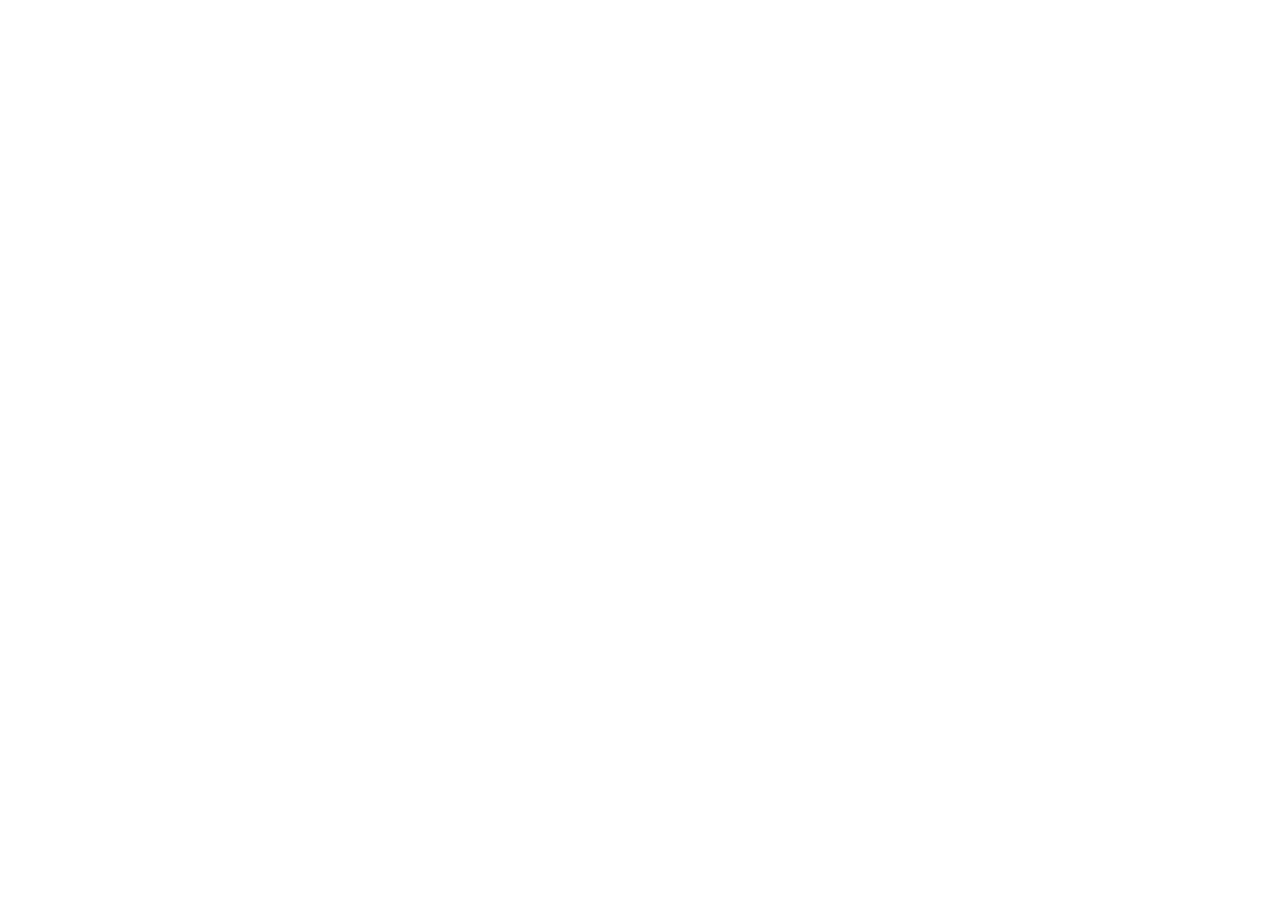
==== commit f10f5af2: "旧 URL から wassyoi-fes.com への転送ページ" ====
--- a/index.html
+++ b/index.html
@@ -2,568 +2,13 @@
 <html lang="ja">
 <head>
 <meta charset="utf-8">
-<title>WASSYOI / Portfolio</title>
-<meta name="viewport" content="width=device-width, initial-scale=1">
-<meta name="description" content="仙台発のお祭りベンチャー。地域の&quot;お祭り&quot;運営を底から支えます">
-<meta property="og:title" content="WASSYOI / Portfolio">
-<meta property="og:description" content="仙台発のお祭りベンチャー。地域の&quot;お祭り&quot;運営を底から支えます">
-<meta property="og:type" content="website">
-
-<link rel="preconnect" href="https://fonts.googleapis.com">
-<link rel="preconnect" href="https://fonts.gstatic.com" crossorigin>
-<link href="https://fonts.googleapis.com/css2?family=LINE+Seed+JP:wght@400;700;900&family=Zen+Kaku+Gothic+New:wght@500;700;900&display=swap" rel="stylesheet">
-
-<link rel="stylesheet" href="matsuri.css">
-<link rel="stylesheet" href="portfolio.css">
-
-<link rel="icon" type="image/svg+xml" href="assets/wassyoi-trex-black.svg">
+<title>WASSYOI</title>
+<meta name="robots" content="noindex">
+<!-- 旧 URL（wassyoi-fes.github.io/about/…）から、同じパスの wassyoi-fes.com/… へ送る -->
+<script>location.replace('https://wassyoi-fes.com' + location.pathname.replace(/^\/about/, '') + location.search + location.hash);</script>
+<meta http-equiv="refresh" content="0; url=https://wassyoi-fes.com/">
 </head>
-<body class="matsuri-root font-mode-modern">
-
-<!-- ===== Header ===== -->
-<header class="wp-header">
-  <div class="wp-header__inner">
-    <a href="#" class="wp-logo" aria-label="WASSYOI ホーム">
-      <img class="wp-logo__img" src="assets/wassyoi-logo.png" alt="WASSYOI">
-    </a>
-    <nav class="wp-nav" aria-label="Primary">
-      <a href="#product">プロダクト</a>
-      <a href="#cases">実績</a>
-      <a href="#mission">理念</a>
-      <a href="#contact" class="is-cta">お問い合わせ</a>
-    </nav>
-  </div>
-  <div class="m-hachimaki" aria-hidden="true"></div>
-</header>
-
-<main>
-
-  <!-- ===== Hero ===== -->
-  <section class="wp-hero bg-paper">
-    <div class="wp-hero__inner">
-      <h1 class="wp-hero__title">
-        日本の<span class="accent">"お祭り"</span>を<br>
-        底から支える
-      </h1>
-      <p class="wp-hero__lede">
-        WASSYOI は、地域の"お祭り"の運営を<br>
-        デジタルで支えるチームです。<br>
-        あらゆる特有の課題に対して、"お祭り"特化のシステムを提供します。
-      </p>
-      <p class="wp-hero__note">
-        WASSYOIでは、いわゆる伝統的なお祭りに加えて、地域に根付いたハレ舞台と言えるようなイベントを含め、<br>
-        広く"お祭り"という表現を用いています。
-      </p>
-      <div class="wp-hero__cta">
-        <a href="mailto:wassyoi.fes@gmail.com?subject=%E3%81%8A%E5%95%8F%E3%81%84%E5%90%88%E3%82%8F%E3%81%9B" class="m-btn m-btn-primary">お問い合わせ →</a>
-        <a href="assets/WASSYOI-Volunteer_%E7%B4%B9%E4%BB%8B%E8%B3%87%E6%96%99202605.pdf" download class="m-btn m-btn-ghost">紹介資料をダウンロード ↓</a>
-      </div>
-    </div>
-  </section>
-
-  <!-- ===== Product ===== -->
-  <section id="product" class="wp-section wp-section--alt">
-    <div class="wp-section__head">
-      <h2 class="wp-section__title wp-ptitle">
-        <span class="wp-sr">プロダクト</span>
-        <span class="wp-ptitle__row" aria-hidden="true"><img class="wp-ptitle__logo" src="assets/wassyoi-logo.png" alt=""> / <span class="wp-ptitle__slot"><span class="wp-ptitle__strip"><span>Volunteer</span><span>Vendor</span><span>Gear</span><span>for you</span></span></span></span>
-      </h2>
-    </div>
-    <div class="wp-slider" role="region" aria-roledescription="carousel" aria-label="プロダクト">
-      <button class="wp-slider__btn wp-slider__btn--prev" type="button" aria-label="前のプロダクト" aria-controls="product-track">
-        <svg viewBox="0 0 24 24" fill="none" stroke="currentColor" stroke-width="1.5" stroke-linecap="round" stroke-linejoin="round" aria-hidden="true"><path d="m15 18-6-6 6-6" /></svg>
-      </button>
-      <div class="wp-slider__track" id="product-track" tabindex="0">
-      <article class="wp-pslide" role="group" aria-roledescription="slide" aria-label="1 / 4">
-        <header class="wp-pslide__head">
-          <p class="wp-sr">WASSYOI / Volunteer</p>
-          <h3 class="wp-pslide__title">募集から事後対応まで、<br>ひとつのシステムで</h3>
-          <p class="wp-pslide__desc">
-            WASSYOI-Volunteer は、"お祭り"のボランティア運営に必要な作業をひとつにまとめたシステムです。<br>
-            お問い合わせから募集開始まで、最短2週間で対応します。
-          </p>
-        </header>
-        <div class="wp-product">
-          <ol class="wp-steps">
-            <li class="wp-step">
-              <span class="wp-step__num">01</span>
-              <svg class="wp-step__icon" viewBox="0 0 24 24" fill="none" stroke="currentColor" stroke-width="1.5" stroke-linecap="round" stroke-linejoin="round" aria-hidden="true"><path d="m3 11 18-5v12L3 14v-3z" /><path d="M11.6 16.8a3 3 0 1 1-5.8-1.6" /></svg>
-              <div class="wp-step__body">
-                <h4 class="wp-step__title">募集</h4>
-                <p class="wp-step__desc">フォームで受け付け、応募状況をひと目で確認</p>
-              </div>
-            </li>
-            <li class="wp-step">
-              <span class="wp-step__num">02</span>
-              <svg class="wp-step__icon" viewBox="0 0 24 24" fill="none" stroke="currentColor" stroke-width="1.5" stroke-linecap="round" stroke-linejoin="round" aria-hidden="true"><rect width="7" height="7" x="3" y="3" rx="1" /><rect width="7" height="7" x="14" y="3" rx="1" /><rect width="7" height="7" x="14" y="14" rx="1" /><rect width="7" height="7" x="3" y="14" rx="1" /></svg>
-              <div class="wp-step__body">
-                <h4 class="wp-step__title">配置</h4>
-                <p class="wp-step__desc">本人の希望と現場の意見をふまえて自動で配置</p>
-              </div>
-            </li>
-            <li class="wp-step">
-              <span class="wp-step__num">03</span>
-              <svg class="wp-step__icon" viewBox="0 0 24 24" fill="none" stroke="currentColor" stroke-width="1.5" stroke-linecap="round" stroke-linejoin="round" aria-hidden="true"><path d="M12 7v14" /><path d="M3 18a1 1 0 0 1-1-1V4a1 1 0 0 1 1-1h5a4 4 0 0 1 4 4 4 4 0 0 1 4-4h5a1 1 0 0 1 1 1v13a1 1 0 0 1-1 1h-6a3 3 0 0 0-3 3 3 3 0 0 0-3-3z" /></svg>
-              <div class="wp-step__body">
-                <h4 class="wp-step__title">事前伝達</h4>
-                <p class="wp-step__desc">マニュアル作成を支援し、Q&amp;Aボットが24時間回答</p>
-              </div>
-            </li>
-            <li class="wp-step">
-              <span class="wp-step__num">04</span>
-              <svg class="wp-step__icon" viewBox="0 0 24 24" fill="none" stroke="currentColor" stroke-width="1.5" stroke-linecap="round" stroke-linejoin="round" aria-hidden="true"><rect width="5" height="5" x="3" y="3" rx="1" /><rect width="5" height="5" x="16" y="3" rx="1" /><rect width="5" height="5" x="3" y="16" rx="1" /><path d="M21 16h-3a2 2 0 0 0-2 2v3" /><path d="M21 21v.01" /><path d="M12 7v3a2 2 0 0 1-2 2H7" /><path d="M3 12h.01" /><path d="M12 3h.01" /><path d="M12 16v.01" /><path d="M16 12h1" /><path d="M21 12v.01" /><path d="M12 21v-1" /></svg>
-              <div class="wp-step__body">
-                <h4 class="wp-step__title">当日運営</h4>
-                <p class="wp-step__desc">スマホのQRで出席を確認し、その場で配置を調整</p>
-              </div>
-            </li>
-            <li class="wp-step">
-              <span class="wp-step__num">05</span>
-              <svg class="wp-step__icon" viewBox="0 0 24 24" fill="none" stroke="currentColor" stroke-width="1.5" stroke-linecap="round" stroke-linejoin="round" aria-hidden="true"><path d="M22 13V6a2 2 0 0 0-2-2H4a2 2 0 0 0-2 2v12c0 1.1.9 2 2 2h8" /><path d="m22 7-8.97 5.7a1.94 1.94 0 0 1-2.06 0L2 7" /><path d="m16 19 2 2 4-4" /></svg>
-              <div class="wp-step__body">
-                <h4 class="wp-step__title">事後対応</h4>
-                <p class="wp-step__desc">お礼メッセージとボランティア活動証明書を送付</p>
-              </div>
-            </li>
-          </ol>
-          <figure class="wp-product__shot">
-            <div class="wp-product__bar" aria-hidden="true"><span></span><span></span><span></span></div>
-            <img src="assets/jsf/product-dashboard.png" width="1425" height="1018" alt="WASSYOI-Volunteer の管理ダッシュボード。時間帯ごとの希望者分布と参加人数の推移" loading="lazy">
-          </figure>
-        </div>
-      </article>
-      <!-- TODO: Vendor の画面イメージ（準備中） -->
-      <article class="wp-pslide" role="group" aria-roledescription="slide" aria-label="2 / 4">
-        <header class="wp-pslide__head">
-          <p class="wp-sr">WASSYOI / Vendor</p>
-          <h3 class="wp-pslide__title">出店の申込から当日まで、<br>ひとつの台帳で</h3>
-          <p class="wp-pslide__desc">WASSYOI-Vendor は、"お祭り"の出店者管理に必要な作業をひとつにまとめたシステムです。<br>申込書の回収や出店者への連絡にかかる事務局の手間を減らします。</p>
-        </header>
-        <div class="wp-product">
-          <ol class="wp-steps">
-            <li class="wp-step">
-              <span class="wp-step__num">01</span>
-              <svg class="wp-step__icon" viewBox="0 0 24 24" fill="none" stroke="currentColor" stroke-width="1.5" stroke-linecap="round" stroke-linejoin="round" aria-hidden="true"><rect width="8" height="4" x="8" y="2" rx="1" ry="1" /> <path d="M16 4h2a2 2 0 0 1 2 2v14a2 2 0 0 1-2 2H6a2 2 0 0 1-2-2V6a2 2 0 0 1 2-2h2" /> <path d="M12 11h4" /> <path d="M12 16h4" /> <path d="M8 11h.01" /> <path d="M8 16h.01" /></svg>
-              <div class="wp-step__body">
-                <h4 class="wp-step__title">申込</h4>
-                <p class="wp-step__desc">申込フォームで受け付け、審査状況をひと目で確認</p>
-              </div>
-            </li>
-            <li class="wp-step">
-              <span class="wp-step__num">02</span>
-              <svg class="wp-step__icon" viewBox="0 0 24 24" fill="none" stroke="currentColor" stroke-width="1.5" stroke-linecap="round" stroke-linejoin="round" aria-hidden="true"><path d="M19 7V4a1 1 0 0 0-1-1H5a2 2 0 0 0 0 4h15a1 1 0 0 1 1 1v4h-3a2 2 0 0 0 0 4h3a1 1 0 0 0 1-1v-2a1 1 0 0 0-1-1" /> <path d="M3 5v14a2 2 0 0 0 2 2h15a1 1 0 0 0 1-1v-4" /></svg>
-              <div class="wp-step__body">
-                <h4 class="wp-step__title">入金</h4>
-                <p class="wp-step__desc">出店料の入金状況を一覧で管理</p>
-              </div>
-            </li>
-            <li class="wp-step">
-              <span class="wp-step__num">03</span>
-              <svg class="wp-step__icon" viewBox="0 0 24 24" fill="none" stroke="currentColor" stroke-width="1.5" stroke-linecap="round" stroke-linejoin="round" aria-hidden="true"><path d="M14.106 5.553a2 2 0 0 0 1.788 0l3.659-1.83A1 1 0 0 1 21 4.619v12.764a1 1 0 0 1-.553.894l-4.553 2.277a2 2 0 0 1-1.788 0l-4.212-2.106a2 2 0 0 0-1.788 0l-3.659 1.83A1 1 0 0 1 3 19.381V6.618a1 1 0 0 1 .553-.894l4.553-2.277a2 2 0 0 1 1.788 0z" /> <path d="M15 5.764v15" /> <path d="M9 3.236v15" /></svg>
-              <div class="wp-step__body">
-                <h4 class="wp-step__title">区画</h4>
-                <p class="wp-step__desc">会場図をもとに出店区画を割り当て</p>
-              </div>
-            </li>
-            <li class="wp-step">
-              <span class="wp-step__num">04</span>
-              <svg class="wp-step__icon" viewBox="0 0 24 24" fill="none" stroke="currentColor" stroke-width="1.5" stroke-linecap="round" stroke-linejoin="round" aria-hidden="true"><path d="M14.536 21.686a.5.5 0 0 0 .937-.024l6.5-19a.496.496 0 0 0-.635-.635l-19 6.5a.5.5 0 0 0-.024.937l7.93 3.18a2 2 0 0 1 1.112 1.11z" /> <path d="m21.854 2.147-10.94 10.939" /></svg>
-              <div class="wp-step__body">
-                <h4 class="wp-step__title">連絡</h4>
-                <p class="wp-step__desc">出店者全員への連絡を一斉に送信</p>
-              </div>
-            </li>
-          </ol>
-          <figure class="wp-product__shot wp-product__shot--empty">
-            <div class="wp-product__bar" aria-hidden="true"><span></span><span></span><span></span></div>
-            <div class="wp-product__empty">画面イメージは準備中です</div>
-          </figure>
-        </div>
-      </article>
-      <!-- TODO: Gear の画面イメージ（準備中） -->
-      <article class="wp-pslide" role="group" aria-roledescription="slide" aria-label="3 / 4">
-        <header class="wp-pslide__head">
-          <p class="wp-sr">WASSYOI / Gear</p>
-          <h3 class="wp-pslide__title">物資の準備から当日の配布まで、<br>ひとつの表で</h3>
-          <p class="wp-pslide__desc">WASSYOI-Gear は、"お祭り"の運営に必要な物資の準備をまとめて管理するシステムです。<br>何をどこにいくつ頼んだかが一覧でわかり、発注の抜け漏れや当日の配り間違いを防ぎます。</p>
-        </header>
-        <div class="wp-product">
-          <ol class="wp-steps">
-            <li class="wp-step">
-              <span class="wp-step__num">01</span>
-              <svg class="wp-step__icon" viewBox="0 0 24 24" fill="none" stroke="currentColor" stroke-width="1.5" stroke-linecap="round" stroke-linejoin="round" aria-hidden="true"><path d="m3 17 2 2 4-4" /> <path d="m3 7 2 2 4-4" /> <path d="M13 6h8" /> <path d="M13 12h8" /> <path d="M13 18h8" /></svg>
-              <div class="wp-step__body">
-                <h4 class="wp-step__title">整理</h4>
-                <p class="wp-step__desc">必要な物資と数量を一覧に整理</p>
-              </div>
-            </li>
-            <li class="wp-step">
-              <span class="wp-step__num">02</span>
-              <svg class="wp-step__icon" viewBox="0 0 24 24" fill="none" stroke="currentColor" stroke-width="1.5" stroke-linecap="round" stroke-linejoin="round" aria-hidden="true"><path d="M14 18V6a2 2 0 0 0-2-2H4a2 2 0 0 0-2 2v11a1 1 0 0 0 1 1h2" /> <path d="M15 18H9" /> <path d="M19 18h2a1 1 0 0 0 1-1v-3.65a1 1 0 0 0-.22-.624l-3.48-4.35A1 1 0 0 0 17.52 8H14" /> <circle cx="17" cy="18" r="2" /> <circle cx="7" cy="18" r="2" /></svg>
-              <div class="wp-step__body">
-                <h4 class="wp-step__title">手配</h4>
-                <p class="wp-step__desc">物資ごとに発注先と納期を管理</p>
-              </div>
-            </li>
-            <li class="wp-step">
-              <span class="wp-step__num">03</span>
-              <svg class="wp-step__icon" viewBox="0 0 24 24" fill="none" stroke="currentColor" stroke-width="1.5" stroke-linecap="round" stroke-linejoin="round" aria-hidden="true"><circle cx="8" cy="21" r="1" /> <circle cx="19" cy="21" r="1" /> <path d="M2.05 2.05h2l2.66 12.42a2 2 0 0 0 2 1.58h9.78a2 2 0 0 0 1.95-1.57l1.65-7.43H5.12" /></svg>
-              <div class="wp-step__body">
-                <h4 class="wp-step__title">発注</h4>
-                <p class="wp-step__desc">サービス内で発注まで一括で管理できる</p>
-              </div>
-            </li>
-            <li class="wp-step">
-              <span class="wp-step__num">04</span>
-              <svg class="wp-step__icon" viewBox="0 0 24 24" fill="none" stroke="currentColor" stroke-width="1.5" stroke-linecap="round" stroke-linejoin="round" aria-hidden="true"><rect width="14" height="20" x="5" y="2" rx="2" ry="2" /> <path d="M12 18h.01" /></svg>
-              <div class="wp-step__body">
-                <h4 class="wp-step__title">当日</h4>
-                <p class="wp-step__desc">当日の配布・貸し出しをスマホで記録できる</p>
-              </div>
-            </li>
-          </ol>
-          <figure class="wp-product__shot wp-product__shot--empty">
-            <div class="wp-product__bar" aria-hidden="true"><span></span><span></span><span></span></div>
-            <div class="wp-product__empty">画面イメージは準備中です</div>
-          </figure>
-        </div>
-      </article>
-      <article class="wp-pslide wp-pslide--cta" role="group" aria-roledescription="slide" aria-label="4 / 4">
-        <header class="wp-pslide__head">
-          <p class="wp-sr">WASSYOI / for you</p>
-          <h3 class="wp-pslide__title">あなたの"お祭り"にあわせて、<br>個別にカスタマイズ</h3>
-        </header>
-        <a href="mailto:wassyoi.fes@gmail.com?subject=%E3%81%8A%E5%95%8F%E3%81%84%E5%90%88%E3%82%8F%E3%81%9B" class="m-btn m-btn-primary">お問い合わせ →</a>
-      </article>
-      </div>
-      <button class="wp-slider__btn wp-slider__btn--next" type="button" aria-label="次のプロダクト" aria-controls="product-track">
-        <svg viewBox="0 0 24 24" fill="none" stroke="currentColor" stroke-width="1.5" stroke-linecap="round" stroke-linejoin="round" aria-hidden="true"><path d="m9 18 6-6-6-6" /></svg>
-      </button>
-      <div class="wp-slider__dots">
-        <button class="wp-slider__dot" type="button" aria-label="Volunteer を表示" aria-current="true"></button>
-        <button class="wp-slider__dot" type="button" aria-label="Vendor を表示"></button>
-        <button class="wp-slider__dot" type="button" aria-label="Gear を表示"></button>
-        <button class="wp-slider__dot" type="button" aria-label="カスタマイズを表示"></button>
-      </div>
-    </div>
-  </section>
-
-  <!-- ===== Cases ===== -->
-  <section id="cases" class="wp-section">
-    <div class="wp-section__head">
-      <h2 class="wp-section__title">実績</h2>
-      <p class="wp-section__note">代表個人としての実績を含みます。</p>
-    </div>
-    <div class="wp-cases">
-
-      <!-- Case 1: ほやっほー祭 -->
-      <article class="wp-case" id="case-hoya">
-        <a class="wp-case__cover" href="https://hoyahho-volunteer.vercel.app/" target="_blank" rel="noopener" aria-hidden="true" tabindex="-1">
-          <img src="assets/hoya/cover-2026.png" alt="ほやっほー祭 2026 ボランティア募集サイト">
-        </a>
-        <div class="wp-case__body">
-          <div class="wp-case__meta">
-            <span>2026.07.04 — 07.05</span>
-            <span class="dot"></span>
-            <span class="wp-case__place">ボランティア活動・運営支援ツール</span>
-          </div>
-          <h3 class="wp-case__title">ほやっほー祭 2026</h3>
-          <p class="wp-case__excerpt">
-            ほやっほー祭（宮城県石巻市）で採用いただいたボランティア募集サイト。
-            応募フォーム、応募者向けマイページや、管理者向けのダッシュボード機能、
-            さらにQRチェックインの機能が実装されています。ポップな"お祭り"の世界観を大事にしたページです。
-          </p>
-          <div class="wp-case__tags">
-            <span class="wp-case__tag">#募集サイト</span>
-            <span class="wp-case__tag">#マイページ</span>
-            <span class="wp-case__tag">#QRチェックイン</span>
-            <span class="wp-case__tag">#ダッシュボード</span>
-            <span class="wp-case__tag">#配置最適化</span>
-            <span class="wp-case__tag">#当日運用</span>
-          </div>
-          <a class="wp-case__cta" href="https://hoyahho-volunteer.vercel.app/" target="_blank" rel="noopener">
-            サイトを見る <span class="arrow">→</span>
-          </a>
-        </div>
-      </article>
-
-      <!-- Case 2: 定禅寺ジャズフェス -->
-      <article class="wp-case wp-case--reverse" id="case-jsf">
-        <a class="wp-case__cover" href="https://jsf-volunteer2026.vercel.app/" target="_blank" rel="noopener" aria-hidden="true" tabindex="-1">
-          <img src="assets/jsf/cover-2026.png" alt="定禅寺ストリートジャズフェスティバル 2026 ボランティア管理ダッシュボード">
-        </a>
-        <div class="wp-case__body">
-          <div class="wp-case__meta">
-            <span>2026.09.12 — 09.13</span>
-            <span class="dot"></span>
-            <span class="wp-case__place">ボランティア活動・運営支援ツール</span>
-          </div>
-          <h3 class="wp-case__title">第35回定禅寺ストリートジャズ<br>フェスティバル</h3>
-          <p class="wp-case__excerpt">
-            延べ1,000人超のボランティアを街中50拠点超に効率よく配置するための運営システムを開発しました。
-            導入前は紙やExcelでの手作業が中心だったボランティアの皆さんの活動場所決定作業が数秒で完了するようになりました。
-            ほかにも、紙ベースだった出欠管理をQRコードによるチェックインに変更し、当日朝の運用負担が大きく軽減されました。
-          </p>
-          <div class="wp-case__tags">
-            <span class="wp-case__tag">#募集サイト</span>
-            <span class="wp-case__tag">#マイページ</span>
-            <span class="wp-case__tag">#QRチェックイン</span>
-            <span class="wp-case__tag">#ダッシュボード</span>
-            <span class="wp-case__tag">#配置最適化</span>
-            <span class="wp-case__tag">#当日運用</span>
-          </div>
-          <a class="wp-case__cta" href="https://jsf-volunteer2026.vercel.app/" target="_blank" rel="noopener">
-            サイトを見る <span class="arrow">→</span>
-          </a>
-        </div>
-      </article>
-
-      <!-- Case 3: 定禅寺ジャズフェス 35周年特設サイト -->
-      <article class="wp-case" id="case-jsf35">
-        <a class="wp-case__cover" href="https://www.j-streetjazz.com/event/35th/" target="_blank" rel="noopener" aria-hidden="true" tabindex="-1">
-          <img src="assets/jsf/cover-35th-lp.png" alt="第35回定禅寺ストリートジャズフェスティバル 特設サイト">
-        </a>
-        <div class="wp-case__body">
-          <div class="wp-case__meta">
-            <span>2026.09.12 — 09.13</span>
-            <span class="dot"></span>
-            <span class="wp-case__place">来場者向け特設サイト</span>
-          </div>
-          <h3 class="wp-case__title">第35回定禅寺ストリートジャズ<br>フェスティバル 特設サイト</h3>
-          <p class="wp-case__excerpt">
-            35周年を迎えた定禅寺ストリートジャズフェスティバルの、来場者向け特設サイトを制作しました。
-            街なかに点在するステージを、現在地・タイムテーブル・出演者や音楽ジャンルから探せます。
-            お気に入りに登録した出演者をタイムテーブル形式で確認する機能や、約60店舗のグルメを近くから探せる機能も備えています。
-          </p>
-          <div class="wp-case__tags">
-            <span class="wp-case__tag">#特設サイト</span>
-            <span class="wp-case__tag">#地図検索</span>
-            <span class="wp-case__tag">#タイムテーブル</span>
-            <span class="wp-case__tag">#出演者検索</span>
-            <span class="wp-case__tag">#お気に入り</span>
-            <span class="wp-case__tag">#グルメ検索</span>
-          </div>
-          <a class="wp-case__cta" href="https://www.j-streetjazz.com/event/35th/" target="_blank" rel="noopener">
-            サイトを見る <span class="arrow">→</span>
-          </a>
-        </div>
-      </article>
-
-    </div>
-    <div class="wp-cases__cta">
-      <a href="mailto:wassyoi.fes@gmail.com?subject=%E3%81%8A%E5%95%8F%E3%81%84%E5%90%88%E3%82%8F%E3%81%9B" class="m-btn m-btn-primary">お問い合わせ →</a>
-    </div>
-  </section>
-
-  <!-- ===== Concept (ink) ===== -->
-  <section id="mission" class="wp-section wp-section--ink">
-    <div class="wp-section__head">
-      <h2 class="wp-section__title"><span class="accent">"お祭り"</span>は<br>地域の熱量の象徴</h2>
-    </div>
-    <div class="wp-concept">
-      <div class="wp-concept__body">
-        <p>
-          WASSYOI は、地域の"お祭り"の運営をデジタルで支える学生ベンチャーです。<br>
-          メンバー自身も仙台で"お祭り"を運営してきた経験を活かし、現場のリアルな課題を解決します。
-        </p>
-        <p>
-          ふるさとの記憶、地域のつながり、文化の継承——<br>
-          伝統的な祭礼から、地域に根ざした恒例イベントまで、<br>
-          すべての"お祭り"は、その土地の熱量の象徴です。
-        </p>
-      </div>
-    </div>
-  </section>
-
-  <!-- ===== About ===== -->
-  <section id="about" class="wp-section wp-section--alt">
-    <div class="wp-section__head">
-      <h2 class="wp-section__title">仙台の"お祭り"から<br>生まれたチーム</h2>
-      <p class="wp-section__lede">
-        仙台五大まつりの現場で得た「"お祭り"の課題」と「学生目線での改革経験」がWASSYOI の原点です。
-      </p>
-    </div>
-    <div class="wp-founders">
-      <article class="wp-founder">
-        <div class="wp-founder__avatar">
-          <img src="assets/team/nakane.jpg" alt="中根 世智">
-        </div>
-        <a class="wp-founder__name" href="ynakane/">中根 世智</a>
-        <div class="wp-founder__name-en">Nakane Yoshitomo</div>
-        <ul class="wp-founder__socials" aria-label="中根世智 SNS リンク">
-          <li>
-            <a href="https://www.instagram.com/ynakane_wassyoi" target="_blank" rel="noopener" aria-label="Instagram">
-              <svg viewBox="0 0 24 24" aria-hidden="true" focusable="false">
-                <path d="M12 2.163c3.204 0 3.584.012 4.85.07 3.252.148 4.771 1.691 4.919 4.919.058 1.265.069 1.645.069 4.849 0 3.205-.012 3.584-.069 4.849-.149 3.225-1.664 4.771-4.919 4.919-1.266.058-1.644.07-4.85.07-3.204 0-3.584-.012-4.849-.07-3.26-.149-4.771-1.699-4.919-4.92-.058-1.265-.07-1.644-.07-4.849 0-3.204.013-3.583.07-4.849.149-3.227 1.664-4.771 4.919-4.919 1.266-.057 1.645-.069 4.849-.069zm0-2.163c-3.259 0-3.667.014-4.947.072-4.358.2-6.78 2.618-6.98 6.98-.059 1.281-.073 1.689-.073 4.948 0 3.259.014 3.668.072 4.948.2 4.358 2.618 6.78 6.98 6.98 1.281.058 1.689.072 4.948.072 3.259 0 3.668-.014 4.948-.072 4.354-.2 6.782-2.618 6.979-6.98.059-1.28.073-1.689.073-4.948 0-3.259-.014-3.667-.072-4.947-.196-4.354-2.617-6.78-6.979-6.98-1.281-.059-1.69-.073-4.949-.073zm0 5.838c-3.403 0-6.162 2.759-6.162 6.162s2.759 6.163 6.162 6.163 6.162-2.759 6.162-6.163c0-3.403-2.759-6.162-6.162-6.162zm0 10.162c-2.209 0-4-1.79-4-4 0-2.209 1.791-4 4-4s4 1.791 4 4c0 2.21-1.791 4-4 4zm6.406-11.845c-.796 0-1.441.645-1.441 1.44s.645 1.44 1.441 1.44c.795 0 1.439-.645 1.439-1.44s-.644-1.44-1.439-1.44z"/>
-              </svg>
-            </a>
-          </li>
-          <li>
-            <a href="https://x.com/ynakane_wassyoi" target="_blank" rel="noopener" aria-label="X (Twitter)">
-              <svg viewBox="0 0 24 24" aria-hidden="true" focusable="false">
-                <path d="M18.244 2.25h3.308l-7.227 8.26 8.502 11.24H16.17l-5.214-6.817L4.99 21.75H1.68l7.73-8.835L1.254 2.25H8.08l4.713 6.231 5.45-6.231zm-1.161 17.52h1.833L7.084 4.126H5.117l11.966 15.644z"/>
-              </svg>
-            </a>
-          </li>
-          <li>
-            <a href="https://www.linkedin.com/in/yoshitomo-nakane-5741b6293" target="_blank" rel="noopener" aria-label="LinkedIn">
-              <svg viewBox="0 0 24 24" aria-hidden="true" focusable="false">
-                <path d="M20.447 20.452h-3.554v-5.569c0-1.328-.027-3.037-1.852-3.037-1.853 0-2.136 1.445-2.136 2.939v5.667H9.351V9h3.414v1.561h.046c.477-.9 1.637-1.85 3.37-1.85 3.601 0 4.267 2.37 4.267 5.455v6.286zM5.337 7.433c-1.144 0-2.063-.926-2.063-2.065 0-1.138.92-2.063 2.063-2.063 1.14 0 2.064.925 2.064 2.063 0 1.139-.925 2.065-2.064 2.065zm1.782 13.019H3.555V9h3.564v11.452zM22.225 0H1.771C.792 0 0 .774 0 1.729v20.542C0 23.227.792 24 1.771 24h20.451C23.2 24 24 23.227 24 22.271V1.729C24 .774 23.2 0 22.222 0h.003z"/>
-              </svg>
-            </a>
-          </li>
-          <li>
-            <a href="https://www.facebook.com/share/1KwECC7auL/" target="_blank" rel="noopener" aria-label="Facebook">
-              <svg viewBox="0 0 24 24" aria-hidden="true" focusable="false">
-                <path d="M24 12.073c0-6.627-5.373-12-12-12s-12 5.373-12 12c0 5.99 4.388 10.954 10.125 11.854v-8.385H7.078v-3.47h3.047V9.43c0-3.007 1.792-4.669 4.533-4.669 1.312 0 2.686.235 2.686.235v2.953H15.83c-1.491 0-1.956.925-1.956 1.874v2.25h3.328l-.532 3.47h-2.796v8.385C19.612 23.027 24 18.062 24 12.073z"/>
-              </svg>
-            </a>
-          </li>
-          <li>
-            <a href="https://github.com/chifukomu" target="_blank" rel="noopener" aria-label="GitHub">
-              <svg viewBox="0 0 24 24" aria-hidden="true" focusable="false">
-                <path d="M12 .297c-6.63 0-12 5.373-12 12 0 5.303 3.438 9.8 8.205 11.385.6.113.82-.258.82-.577 0-.285-.01-1.04-.015-2.04-3.338.724-4.042-1.61-4.042-1.61C4.422 18.07 3.633 17.7 3.633 17.7c-1.087-.744.084-.729.084-.729 1.205.084 1.838 1.236 1.838 1.236 1.07 1.835 2.809 1.305 3.495.998.108-.776.417-1.305.76-1.605-2.665-.3-5.466-1.332-5.466-5.93 0-1.31.465-2.38 1.235-3.22-.135-.303-.54-1.523.105-3.176 0 0 1.005-.322 3.3 1.23.96-.267 1.98-.399 3-.405 1.02.006 2.04.138 3 .405 2.28-1.552 3.285-1.23 3.285-1.23.645 1.653.24 2.873.12 3.176.765.84 1.23 1.91 1.23 3.22 0 4.61-2.805 5.625-5.475 5.92.42.36.81 1.096.81 2.22 0 1.606-.015 2.896-.015 3.286 0 .315.21.69.825.57C20.565 22.092 24 17.592 24 12.297c0-6.627-5.373-12-12-12z"/>
-              </svg>
-            </a>
-          </li>
-        </ul>
-      </article>
-    </div>
-  </section>
-
-  <!-- ===== Contact ===== -->
-  <section id="contact" class="wp-contact">
-    <div class="wp-wrap--narrow">
-      <h2 class="wp-contact__title">
-        皆さんの<span class="accent">"お祭り"</span><br>
-        お手伝いさせてください
-      </h2>
-      <p class="wp-contact__lede">
-        このページに掲載していない内容にも様々取り組んでおります。<br>
-        "お祭り"の運営でお困りごとがあれば、どうぞお気軽にご相談ください。
-      </p>
-      <div class="wp-contact__cta">
-        <a class="m-btn m-btn-primary" href="mailto:wassyoi.fes@gmail.com?subject=%E3%81%8A%E5%95%8F%E3%81%84%E5%90%88%E3%82%8F%E3%81%9B">
-          メールでご相談 →
-        </a>
-        <a class="m-btn m-btn-ghost" href="assets/WASSYOI-Volunteer_%E7%B4%B9%E4%BB%8B%E8%B3%87%E6%96%99202605.pdf" download>
-          紹介資料をダウンロード ↓
-        </a>
-      </div>
-    </div>
-  </section>
-
-</main>
-
-<!-- ===== Footer ===== -->
-<footer class="wp-footer">
-  <div class="wp-footer__inner">
-    <span class="wp-footer__brand">
-      <img class="mark" src="assets/wassyoi-logo.png" alt="WASSYOI">
-    </span>
-    <span class="wp-footer__copy font-mono">© 2026 WASSYOI. All rights reserved.</span>
-  </div>
-</footer>
-
-<script>
-(function () {
-  var track = document.getElementById('product-track');
-  var prev = document.querySelector('.wp-slider__btn--prev');
-  var next = document.querySelector('.wp-slider__btn--next');
-  var dots = document.querySelectorAll('.wp-slider__dot');
-  var reduce = window.matchMedia('(prefers-reduced-motion: reduce)');
-  var slot = document.querySelector('.wp-ptitle__slot');
-  var strip = document.querySelector('.wp-ptitle__strip');
-  var n = track.children.length;
-  var ticking = false;
-  var settleTimer = 0;
-  var slotW = 0;
-
-  // 両端に複製を置き、4→1 も 1→4 も同じ向きに流れて見えるようにする
-  // [4の複製, 1, 2, 3, 4, 1の複製]。見出しの製品名も同じ並びにする
-  function addClones(parent) {
-    var head = parent.children[n - 1].cloneNode(true);
-    var tail = parent.children[0].cloneNode(true);
-    [head, tail].forEach(function (el) {
-      el.setAttribute('aria-hidden', 'true');
-      el.setAttribute('inert', '');
-      el.removeAttribute('id');
-    });
-    parent.insertBefore(head, parent.firstChild);
-    parent.appendChild(tail);
-  }
-  addClones(track);
-  addClones(strip);
-  var words = strip.children;
-
-  function index() { return Math.round(track.scrollLeft / track.clientWidth); }
-
-  // 見出しの製品名の枠を一番長い名前の幅にそろえる
-  function measure() {
-    var i = index();
-    slot.style.width = '';
-    for (var k = 0; k < words.length; k++) words[k].style.width = '';
-    slotW = 0;
-    for (var k = 0; k < words.length; k++) slotW = Math.max(slotW, Math.ceil(words[k].getBoundingClientRect().width));
-    slotW += 8; // 隣の名前の端が境目に1pxのぞかないように
-    slot.style.width = slotW + 'px';
-    for (var k = 0; k < words.length; k++) words[k].style.width = slotW + 'px';
-    // 高さは Volunteer のスライドに固定し、切り替えてもセクションの高さを変えない
-    track.style.height = track.children[1].offsetHeight + 'px';
-    jump(i < 1 || i > n ? 1 : i);
-  }
-
-  // アニメーションなしで指定のスライドへ移る
-  function jump(i) {
-    track.style.scrollBehavior = 'auto';
-    track.scrollLeft = i * track.clientWidth;
-    track.style.scrollBehavior = '';
-    update();
-  }
-
-  function update() {
-    ticking = false;
-    var progress = track.scrollLeft / track.clientWidth;
-    // スライドの横移動に合わせて製品名も流す
-    strip.style.transform = 'translateX(' + (-progress * slotW) + 'px)';
-    var real = (Math.round(progress) - 1 + n) % n;
-    for (var k = 0; k < dots.length; k++) {
-      if (k === real) dots[k].setAttribute('aria-current', 'true');
-      else dots[k].removeAttribute('aria-current');
-    }
-  }
-
-  // 複製の上で止まったら、同じ見た目の本物へ差し替える
-  function settle() {
-    var i = index();
-    if (i === 0) jump(n);
-    else if (i === n + 1) jump(1);
-  }
-
-  function show(i) {
-    track.scrollTo({ left: i * track.clientWidth, behavior: reduce.matches ? 'auto' : 'smooth' });
-  }
-  function go(dir) {
-    settle();
-    show(index() + dir);
-  }
-
-  for (var d = 0; d < dots.length; d++) {
-    dots[d].addEventListener('click', show.bind(null, d + 1));
-  }
-  prev.addEventListener('click', function () { go(-1); });
-  next.addEventListener('click', function () { go(1); });
-  track.addEventListener('scroll', function () {
-    if (!ticking) { ticking = true; requestAnimationFrame(update); }
-    clearTimeout(settleTimer);
-    settleTimer = setTimeout(settle, 150);
-  });
-  track.addEventListener('scrollend', settle);
-  window.addEventListener('resize', measure);
-  window.addEventListener('load', measure);
-  measure();
-  if (document.fonts) document.fonts.ready.then(measure);
-})();
-</script>
+<body>
+<p><a href="https://wassyoi-fes.com/">wassyoi-fes.com</a> に移動しました。</p>
 </body>
 </html>
